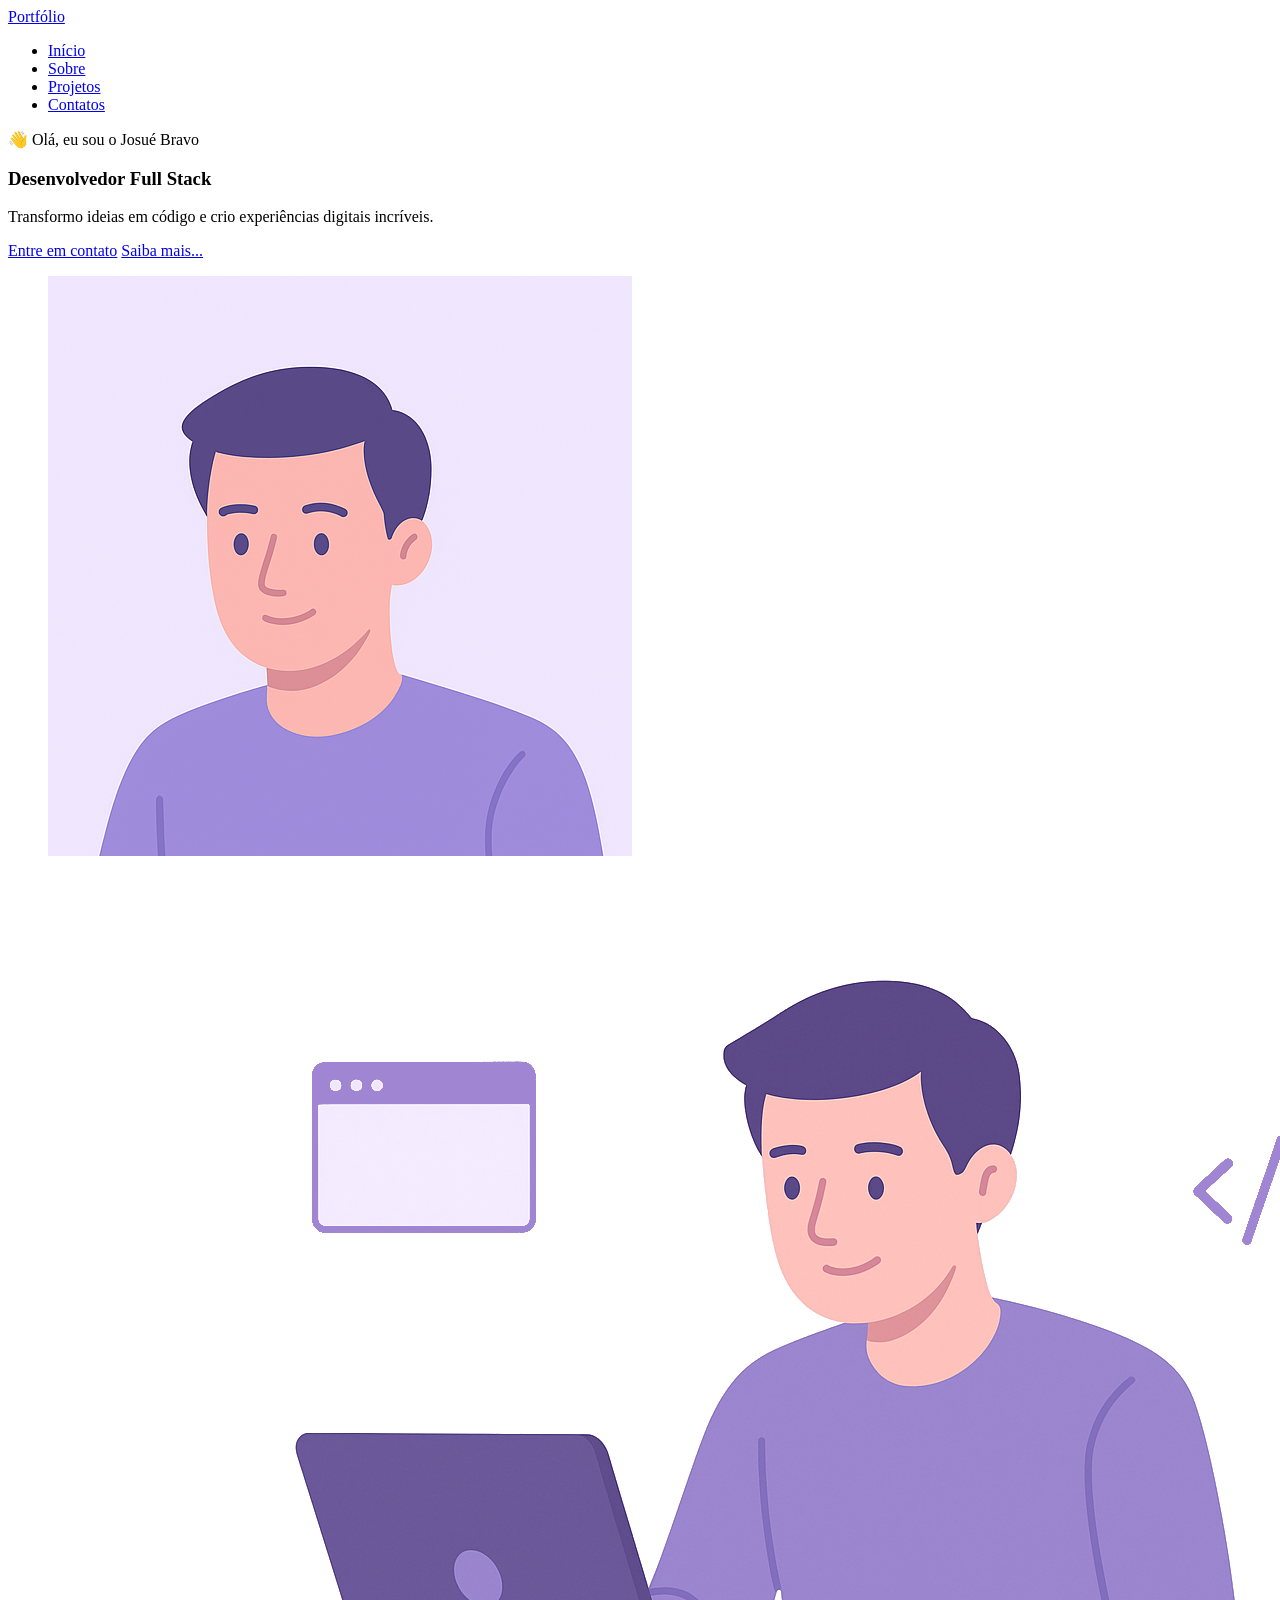
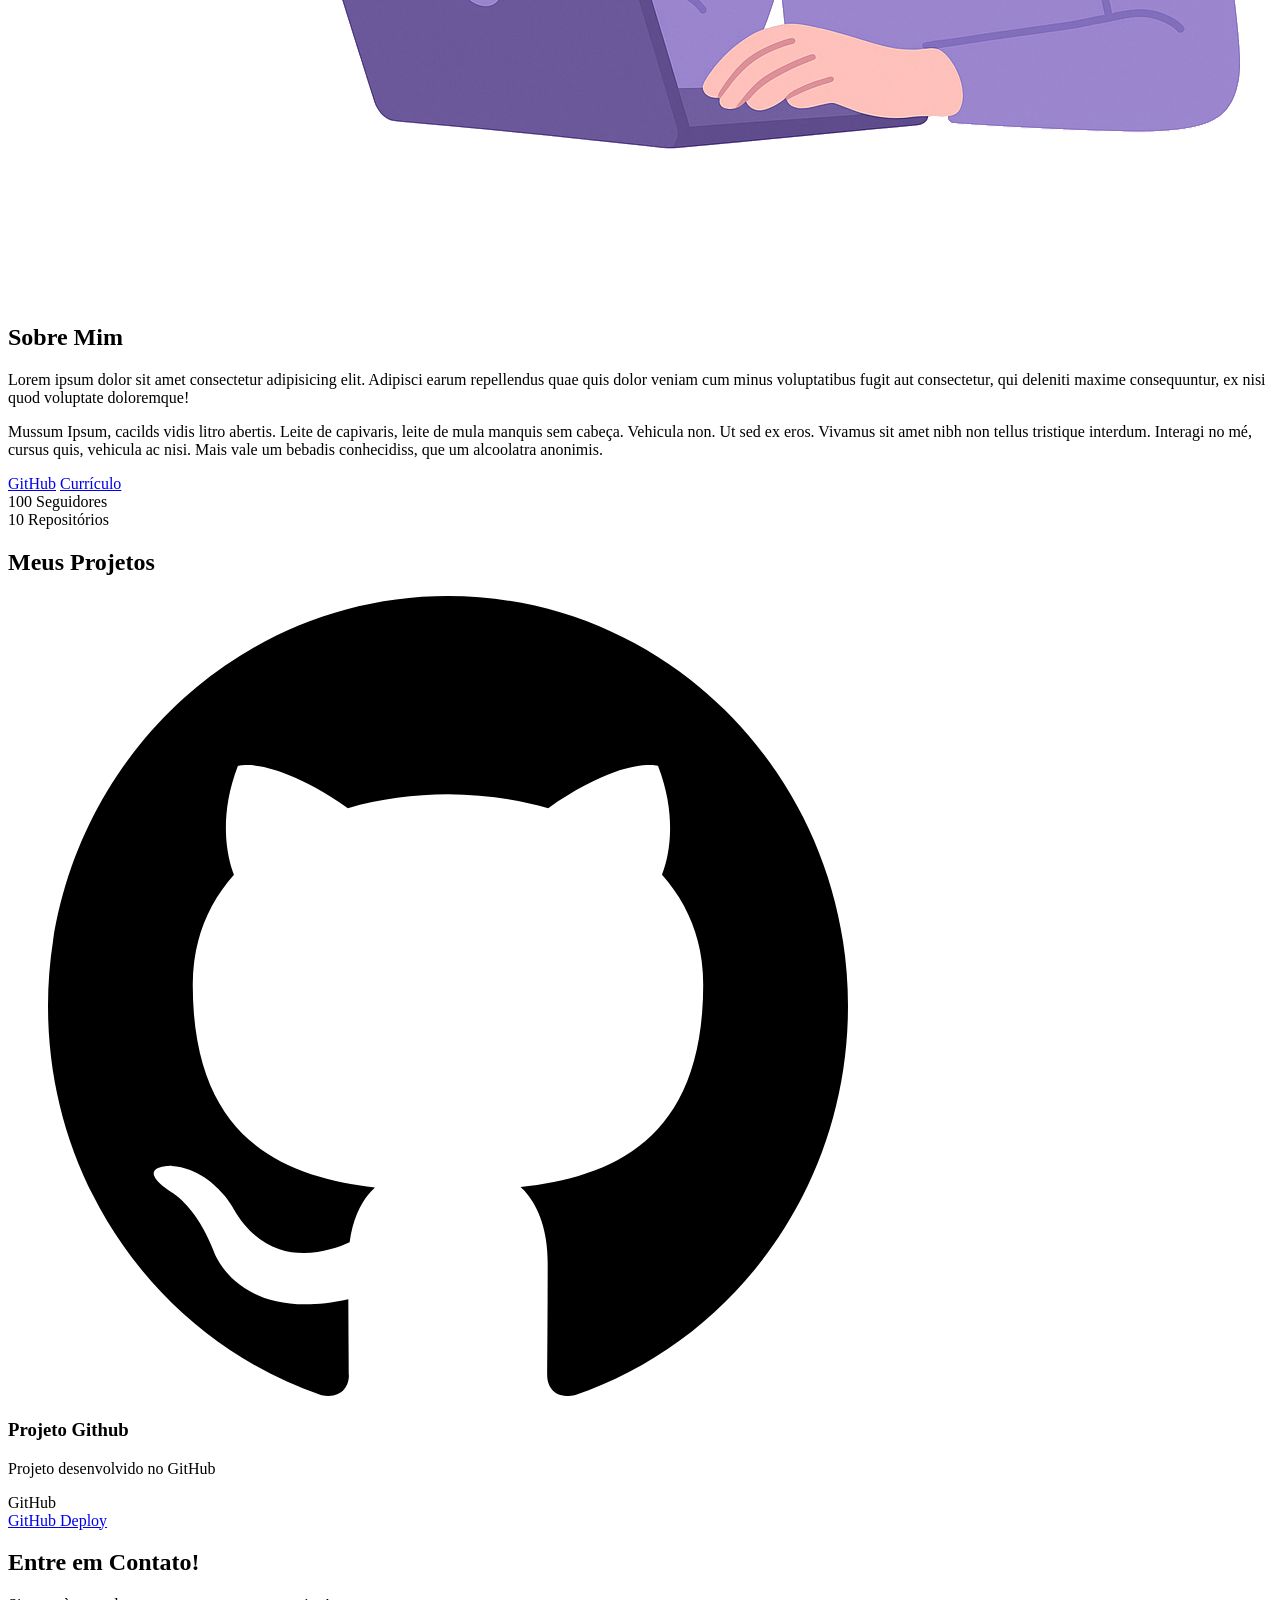
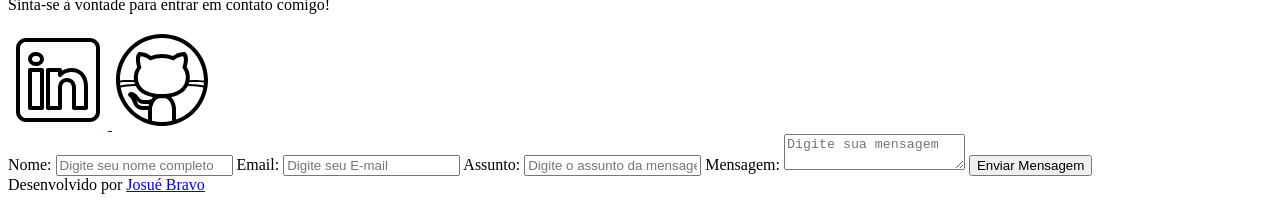
==== index.html @ 0304ecb2 "index e success" ====
<!DOCTYPE html>
<html lang="pt-br">
<head>
    <meta charset="UTF-8">
    <meta name="viewport" content="width=device-width, initial-scale=1.0">
    <meta name="author" content="Josué Bravo">
    <meta name="description" content="Portfólio Pessoal do Josué Bravo, 
                                desenvolvedor Full Stack especializado em criar experiências                 
                                digitais incríveis. Conheça meus projetos e entre em contato.">
    <meta name="robots" content="index, follow">

    <link rel="icon" type="image/svg+xml" href="./assets/img/favicon.svg">
    <title>Portfólio do Josué Bravo</title>
</head>
<body>
    <!-- Cabeçalho da página -->
    <header>
        <!-- título do cabeçalho -->
        <a href="index.html" id="titulo">Portfólio</a>

        <!-- Menu de navegação -->
        <nav>
            <ul class="menu-list">
                <li><a href="#hero">Início</a></li>
                <li><a href="#about">Sobre</a></li>
                <li><a href="#projects">Projetos</a></li>
                <li><a href="#contact">Contatos</a></li>
            </ul>
        </nav>

    </header>

    <!-- Conteúdo principal -->
    <main>
        
        <!-- Seção Hero -->
        <section id="hero" class="section-container hero-container">

            <!-- Boas-vindas -->
            <article class="hero-content">
                <span>👋 Olá, eu sou o Josué Bravo</span>
                <h1>Desenvolvedor Full Stack</h1>
                <p>Transformo ideias em código e crio experiências digitais incríveis.</p>

                <div class="buttons-container">
                    <a href="#contact" class="botao">Entre em contato</a>
                    <a href="#about" class="botao-outline">Saiba mais...</a>
                </div>
            </article>

            <!-- Imagem da Seção Hero -->
            <figure class="hero-image">
                <img src="./assets/img/avatar_dev_man.svg" 
                    alt="Ilustração de um homem, representando o Josué Bravo como um desenvolvedor Full Stack"
                    class="float-animation"
                >

            </figure>
        </section>

        <!-- Seção Sobre -->
        <section id="about" class="section-container about-container">
            
            <!-- Imagem da Seção Sobre -->
            <figure class="about-image">
                <img src="./assets/img/foto_dev_man.svg"
                    alt="Foto do perfil do autor do portfólio"
                >
            </figure>
            <!-- Conteúdo da Seção Sobre -->
            <article class="about-content">
                <h2>Sobre Mim</h2>
                <p>Lorem ipsum dolor sit amet consectetur adipisicing elit. 
                    Adipisci earum repellendus quae quis dolor veniam cum minus 
                    voluptatibus fugit aut consectetur, qui deleniti maxime consequuntur, 
                    ex nisi quod voluptate doloremque!</p>
                <p>Mussum Ipsum, cacilds vidis litro abertis. 
                    Leite de capivaris, leite de mula manquis sem cabeça. 
                    Vehicula non. Ut sed ex eros. Vivamus sit amet nibh non tellus 
                    tristique interdum. Interagi no mé, cursus quis, vehicula ac nisi. 
                    Mais vale um bebadis conhecidiss, que um alcoolatra anonimis.</p>
                <!-- Links (GitHub + Currículo) e Dados do GitHub -->
                <div class="about-buttons-data">
                    <!-- Links -->
                    <div class="buttons-container">
                        <a href="#" target="_blank" class="botao">GitHub</a>
                        <a href="#" target="_blank" class="botao-outline">Currículo</a>
                    </div>

                    <!-- Dados -->
                    <div class="data-container">
                        <div class="data-item">
                            <span class="data-number">100</span>
                            <span class="data-label">Seguidores</span>
                        </div>
                        <div class="data-item">
                            <span class="data-number">10</span>
                            <span class="data-label">Repositórios</span>
                        </div>
                    </div>
                </div>
            </article>
        </section>

        <!-- Seção Projetos -->
        <section id="projects" class="section-container projects-container">

            <h2>Meus Projetos</h2>

            <!-- Swiper Container -->
            <div class="swiper projects-swiper">
                <div class="swiper-wrapper">

                    <div class="swiper-slide">

                        <article class="project-card">

                            <!-- Icone da Tecnologia padrão do projeto -->
                           <figure class="project-image">
                            <img src="./assets/icons/languages/github.svg"
                                 alt="GitHub"
                            >
                           </figure>
                           <!-- Conteúdo do Projeto -->
                           <div class="project-content">

                                <h3>Projeto Github</h3>
                                <p>Projeto desenvolvido no GitHub</p>

                                <!-- Tags do Projeto -->
                                <div class="project-tags">
                                    <span class="tag">GitHub</span>
                                </div>

                                <!-- Links do Projeto -->
                                <div class="project-buttons">
                                    <a href="#" target="_blank" class="botao botao-sm">
                                        GitHub
                                    </a>
                                    <a href="#" target="_blank" class="botao-outline botao-sm">
                                        Deploy
                                    </a>
                                </div>

                           </div>
                           
                        </article>

                    </div>

                </div>
                <!-- Botões de Navegação do Swiper -->
                <div class="swiper-button-next"></div>
                <div class="swiper-button-prev"></div>

                <!-- Paginação do Carousel -->
                <div class="swiper-pagination"></div>
            </div>

        </section>

        <!-- Seção Contatos -->
        <section id="contact" class="section-container contact-container">

            <!-- Redes Sociais -->
            <article class="contact-info">
                
                <h2>Entre em Contato!</h2>
                <p>Sinta-se à vontade para entrar em contato comigo!</p>

                <div>
                    <a href="https://www.linkedin.com/in/josue-bravo" target="_blank" class="social-icon" aria-label="LinkedIn">
                        <img src="./assets/icons/social/linkedin.svg" alt="Link para o LinkedIn do Josué Bravo">
                    </a>
                    <a href="https://github.com/Josue-Bravo" target="_blank" class="social-icon" aria-label="GitHub">
                        <img src="./assets/icons/social/github.svg" alt="Link para o GitHub do Josué Bravo">
                    </a>
                </div>
            </article>

            <!-- Formulário de Contato -->
            <form id="formulario">

                <label for="nome">Nome:</label>
                <input id="nome" name="nome" type="text" placeholder="Digite seu nome completo" required>
                <span id="erro-nome"></span>

                <label for="email">Email:</label>
                <input id="email" type="email" name="email" placeholder="Digite seu E-mail" required>
                <span id="erro-email"></span>

                <label for="assunto">Assunto:</label>
                <input id="assunto" type="text" name="assunto" placeholder="Digite o assunto da mensagem" required>
                <span id="erro-assunto"></span>

                <label for="mensagem">Mensagem:</label>
                <textarea id="mensagem" name="mensagem" placeholder="Digite sua mensagem" required></textarea>

                <button class="botao" type="submit">Enviar Mensagem</button>
            </form>


        </section>
        

    </main>

    <!-- Rodapé da página -->
    <footer>
        Desenvolvido por <a href="https://www.linkedin.com/in/josue-bravo" target="_blank">Josué Bravo</a>
    </footer>
</body>
</html>
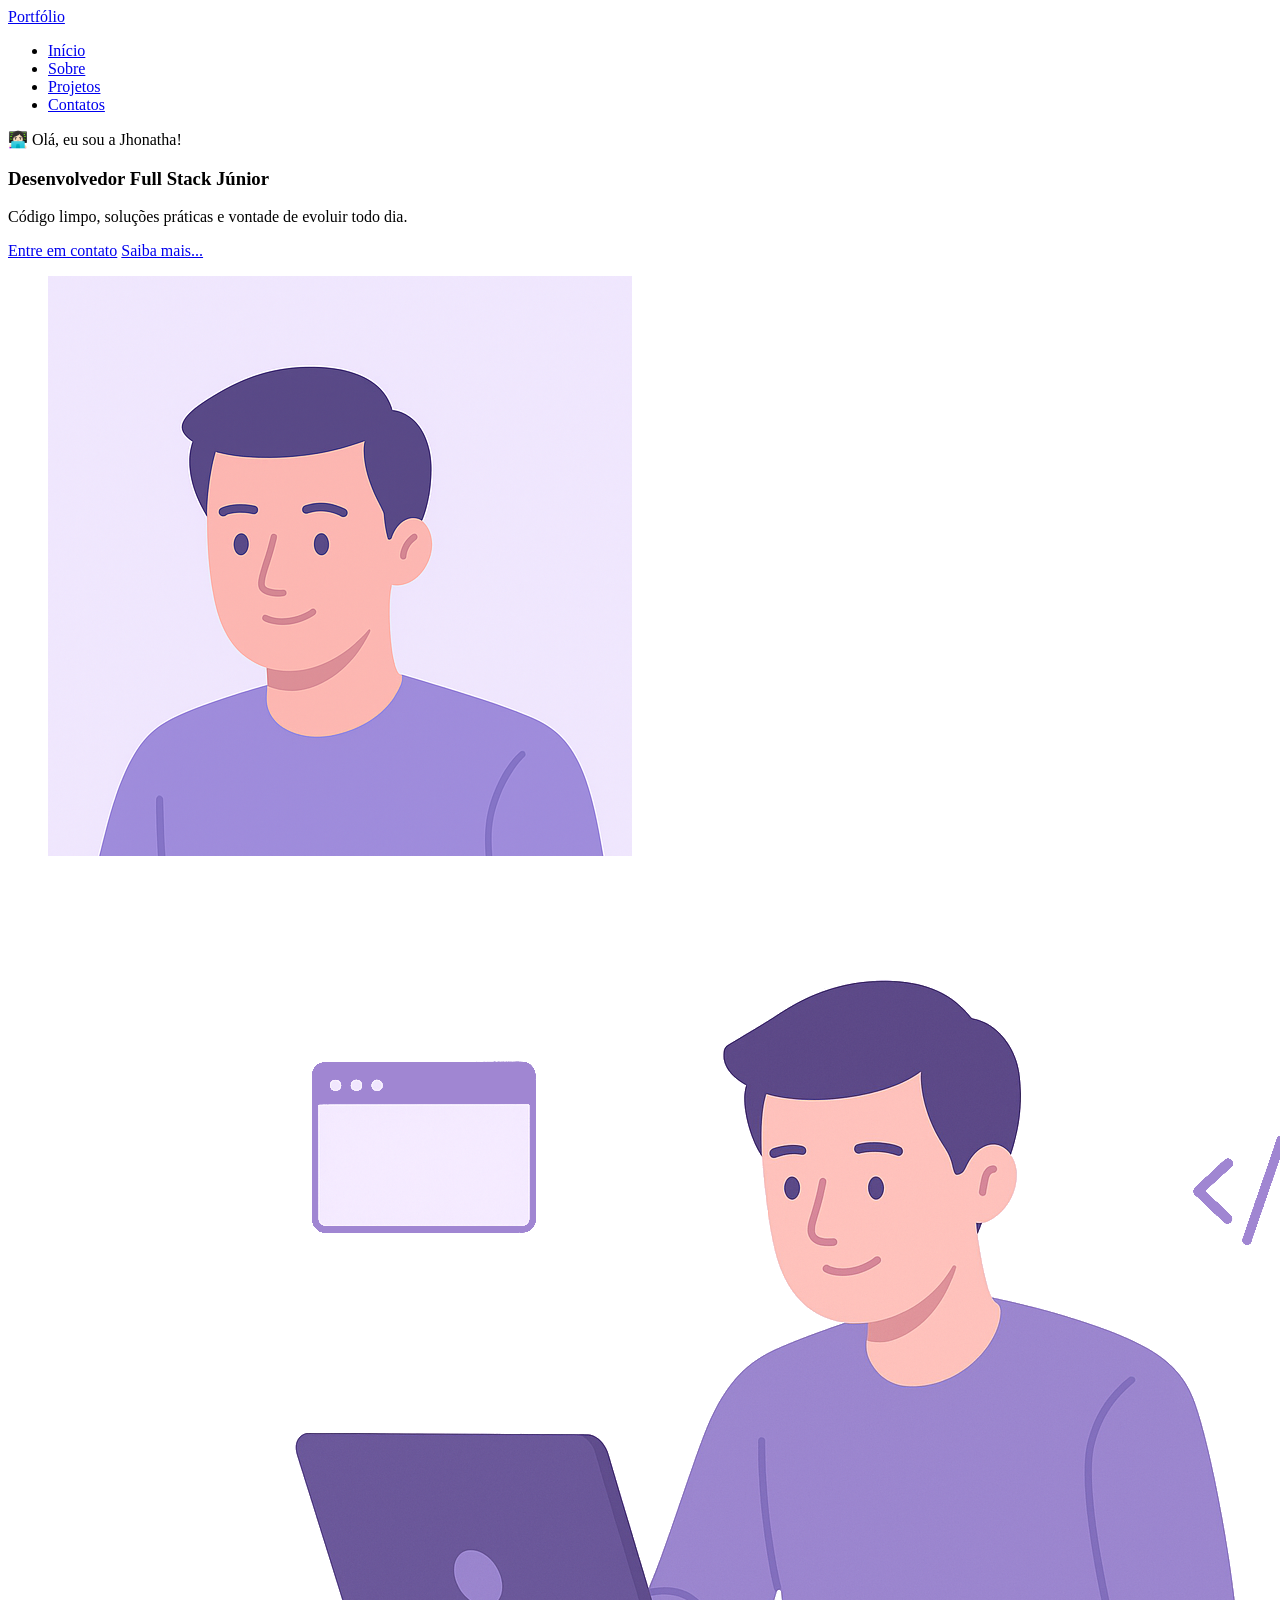
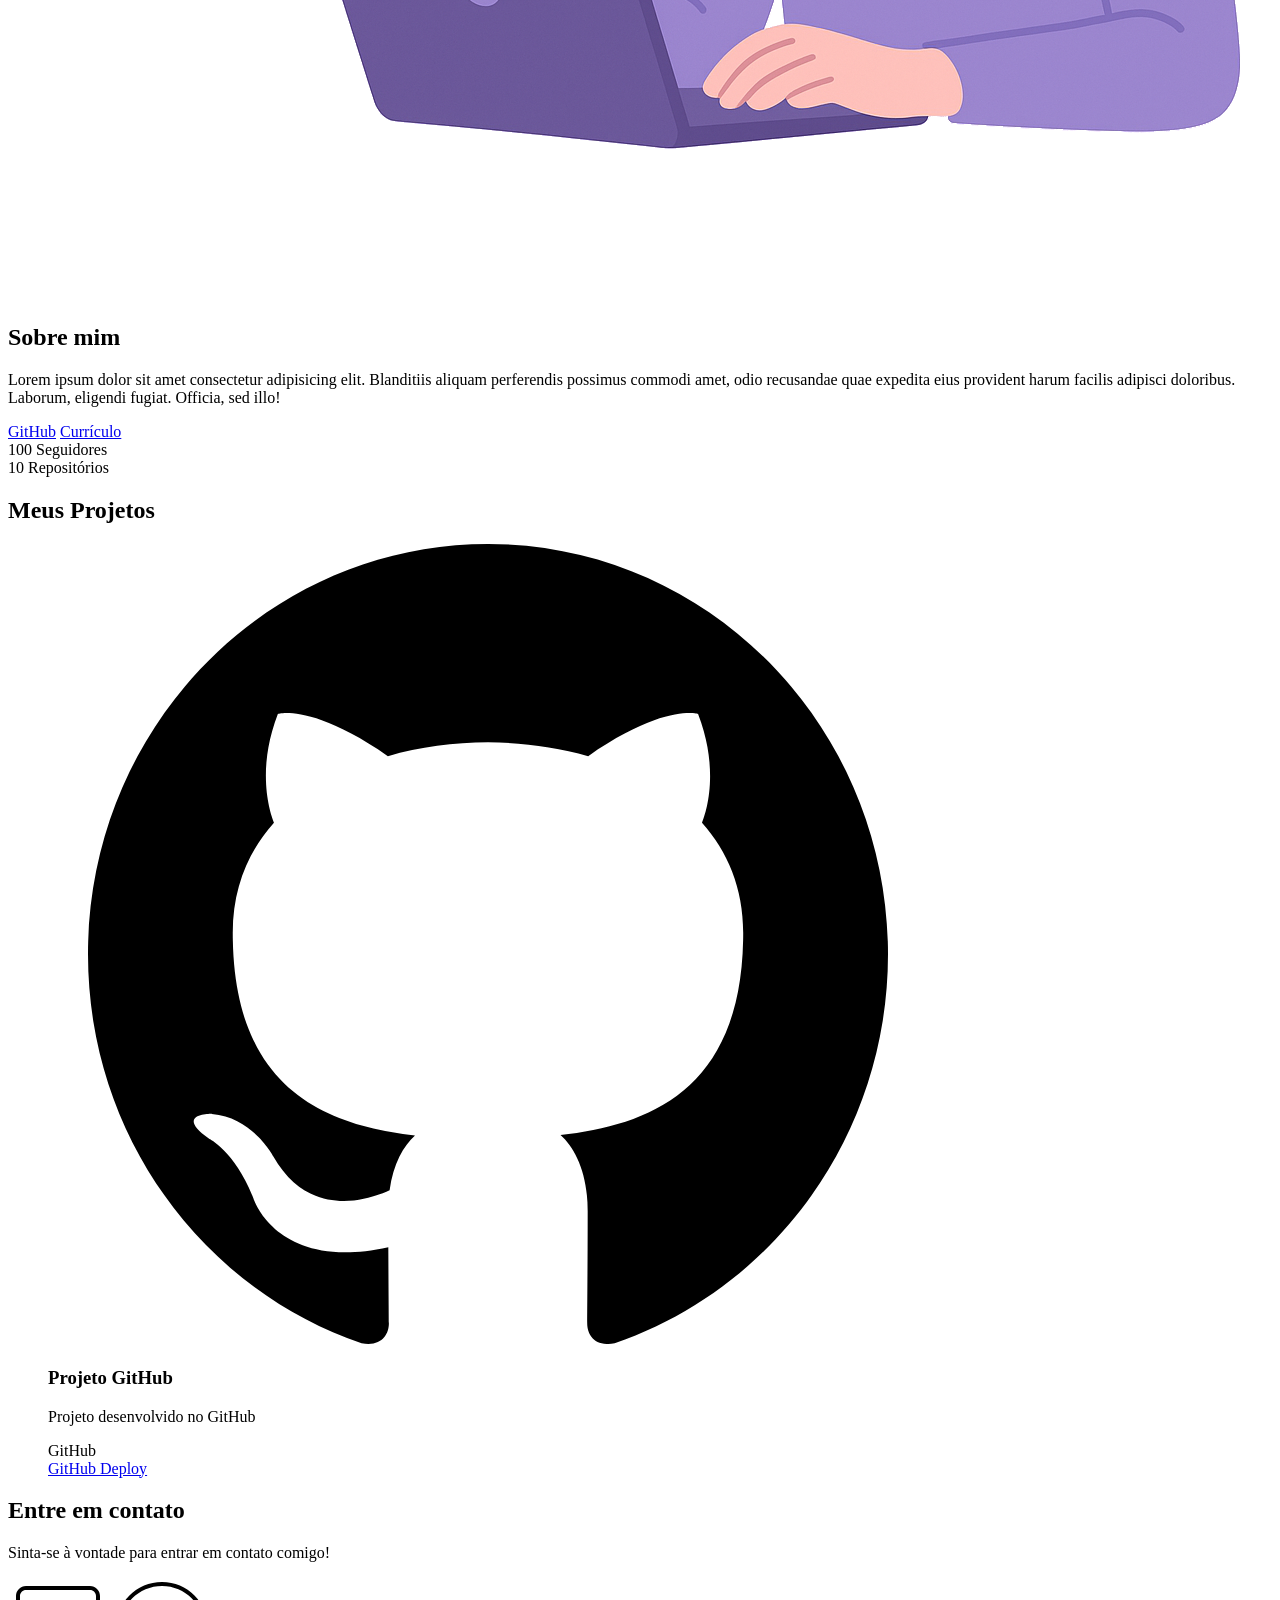
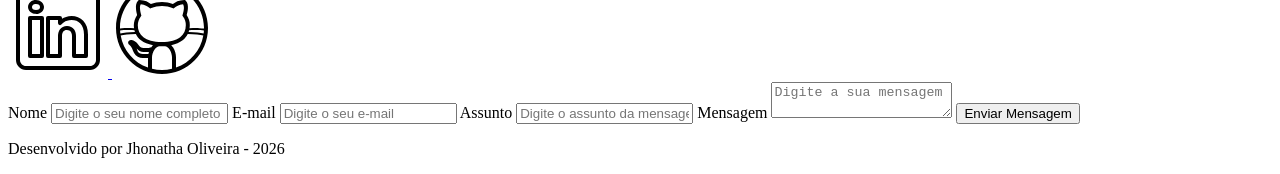
==== commit 92c08025: "atualizacoes index e success" ====
--- a/index.html
+++ b/index.html
@@ -1,46 +1,49 @@
 <!DOCTYPE html>
 <html lang="pt-br">
+
 <head>
     <meta charset="UTF-8">
     <meta name="viewport" content="width=device-width, initial-scale=1.0">
-    <meta name="author" content="Josué Bravo">
-    <meta name="description" content="Portfólio Pessoal do Josué Bravo, 
-                                desenvolvedor Full Stack especializado em criar experiências                 
-                                digitais incríveis. Conheça meus projetos e entre em contato.">
+    <meta name="author" content="Jhonatha Oliveira">
+    <meta name="description" content="Portfólio de Jhonatha Oliveira,
+                    desenvolvedor Full Stack Júnior com foco em Javascript, TypeScript, Node.js.
+                    Conheça meus projetos e entre em contato.">
     <meta name="robots" content="index, follow">
-
     <link rel="icon" type="image/svg+xml" href="./assets/img/favicon.svg">
-    <title>Portfólio do Josué Bravo</title>
+    <title>Portfólio de Jhonatha</title>
 </head>
+
 <body>
+
     <!-- Cabeçalho da página -->
     <header>
-        <!-- título do cabeçalho -->
-        <a href="index.html" id="titulo">Portfólio</a>
-
-        <!-- Menu de navegação -->
-        <nav>
-            <ul class="menu-list">
-                <li><a href="#hero">Início</a></li>
-                <li><a href="#about">Sobre</a></li>
-                <li><a href="#projects">Projetos</a></li>
-                <li><a href="#contact">Contatos</a></li>
-            </ul>
-        </nav>
-
+        <div class="menu-content">
+
+            <!-- Título do Cabeçalho -->
+            <a href="index.html" id="titulo">Portfólio</a>
+
+            <!-- Menu de Navegação -->
+            <nav>
+                <ul class="menu-list">
+                    <li><a href="#hero">Início</a></li>
+                    <li><a href="#about">Sobre</a></li>
+                    <li><a href="#projects">Projetos</a></li>
+                    <li><a href="#contact">Contatos</a></li>
+                </ul>
+            </nav>
+        </div>
     </header>
 
-    <!-- Conteúdo principal -->
+    <!-- Seção Principal da página -->
     <main>
-        
         <!-- Seção Hero -->
         <section id="hero" class="section-container hero-container">
 
-            <!-- Boas-vindas -->
+            <!-- Boas Vindas -->
             <article class="hero-content">
-                <span>👋 Olá, eu sou o Josué Bravo</span>
-                <h1>Desenvolvedor Full Stack</h1>
-                <p>Transformo ideias em código e crio experiências digitais incríveis.</p>
+                <span>👩🏻‍💻 Olá, eu sou a Jhonatha!</span>
+                <h1>Desenvolvedor Full Stack Júnior</h1>
+                <p>Código limpo, soluções práticas e vontade de evoluir todo dia.</p>
 
                 <div class="buttons-container">
                     <a href="#contact" class="botao">Entre em contato</a>
@@ -50,35 +53,27 @@
 
             <!-- Imagem da Seção Hero -->
             <figure class="hero-image">
-                <img src="./assets/img/avatar_dev_man.svg" 
-                    alt="Ilustração de um homem, representando o Josué Bravo como um desenvolvedor Full Stack"
-                    class="float-animation"
-                >
-
+                <img src="./assets/img/avatar_dev_man.svg" alt="Foto do autor do site" class="float-animation">
             </figure>
         </section>
 
-        <!-- Seção Sobre -->
+        <!-- Seção About -->
         <section id="about" class="section-container about-container">
-            
-            <!-- Imagem da Seção Sobre -->
+
+            <!-- Imagem da Seção About -->
             <figure class="about-image">
-                <img src="./assets/img/foto_dev_man.svg"
-                    alt="Foto do perfil do autor do portfólio"
-                >
+                <img src="./assets/img/foto_dev_man.svg" alt="Foto do perfil do autor do site">
             </figure>
-            <!-- Conteúdo da Seção Sobre -->
+
+            <!-- Conteúdo da Seção About -->
             <article class="about-content">
-                <h2>Sobre Mim</h2>
-                <p>Lorem ipsum dolor sit amet consectetur adipisicing elit. 
-                    Adipisci earum repellendus quae quis dolor veniam cum minus 
-                    voluptatibus fugit aut consectetur, qui deleniti maxime consequuntur, 
-                    ex nisi quod voluptate doloremque!</p>
-                <p>Mussum Ipsum, cacilds vidis litro abertis. 
-                    Leite de capivaris, leite de mula manquis sem cabeça. 
-                    Vehicula non. Ut sed ex eros. Vivamus sit amet nibh non tellus 
-                    tristique interdum. Interagi no mé, cursus quis, vehicula ac nisi. 
-                    Mais vale um bebadis conhecidiss, que um alcoolatra anonimis.</p>
+                <h2>Sobre mim</h2>
+                <p>Lorem ipsum dolor sit amet consectetur adipisicing elit.
+                    Blanditiis aliquam perferendis possimus commodi amet,
+                    odio recusandae quae expedita eius provident harum facilis
+                    adipisci doloribus. Laborum, eligendi fugiat.
+                    Officia, sed illo!</p>
+
                 <!-- Links (GitHub + Currículo) e Dados do GitHub -->
                 <div class="about-buttons-data">
                     <!-- Links -->
@@ -89,42 +84,40 @@
 
                     <!-- Dados -->
                     <div class="data-container">
+                        <!-- Seguidores -->
                         <div class="data-item">
                             <span class="data-number">100</span>
                             <span class="data-label">Seguidores</span>
                         </div>
+                        <!-- Repositórios Públicos -->
                         <div class="data-item">
                             <span class="data-number">10</span>
                             <span class="data-label">Repositórios</span>
                         </div>
                     </div>
+
                 </div>
             </article>
         </section>
 
-        <!-- Seção Projetos -->
+        <!-- Seção Projects -->
         <section id="projects" class="section-container projects-container">
-
             <h2>Meus Projetos</h2>
 
             <!-- Swiper Container -->
             <div class="swiper projects-swiper">
                 <div class="swiper-wrapper">
-
-                    <div class="swiper-slide">
-
+                    <figure class="swiper-slide">
                         <article class="project-card">
 
-                            <!-- Icone da Tecnologia padrão do projeto -->
-                           <figure class="project-image">
-                            <img src="./assets/icons/languages/github.svg"
-                                 alt="GitHub"
-                            >
-                           </figure>
-                           <!-- Conteúdo do Projeto -->
-                           <div class="project-content">
-
-                                <h3>Projeto Github</h3>
+                            <!-- Ícone da Tecnologia padrão do projeto -->
+                            <figure class="project-image">
+                                <img src="./assets/icons/languages/github.svg" alt="Ícone do GitHub">
+                            </figure>
+
+                            <!-- Conteúdo do Projeto -->
+                            <div class="project-content">
+                                <h3>Projeto GitHub</h3>
                                 <p>Projeto desenvolvido no GitHub</p>
 
                                 <!-- Tags do Projeto -->
@@ -133,6 +126,7 @@
                                 </div>
 
                                 <!-- Links do Projeto -->
+
                                 <div class="project-buttons">
                                     <a href="#" target="_blank" class="botao botao-sm">
                                         GitHub
@@ -142,72 +136,75 @@
                                     </a>
                                 </div>
 
-                           </div>
-                           
+                            </div>
+
                         </article>
-
-                    </div>
-
-                </div>
-                <!-- Botões de Navegação do Swiper -->
+                    </figure>
+                </div>
+                <!-- Botões de Navegação -->
                 <div class="swiper-button-next"></div>
                 <div class="swiper-button-prev"></div>
 
-                <!-- Paginação do Carousel -->
+                <!-- Paginação -->
                 <div class="swiper-pagination"></div>
+
             </div>
-
-        </section>
-
-        <!-- Seção Contatos -->
+        </section>
+
+        <!-- Seção Contact -->
         <section id="contact" class="section-container contact-container">
 
             <!-- Redes Sociais -->
             <article class="contact-info">
-                
-                <h2>Entre em Contato!</h2>
+                <h2>Entre em contato</h2>
                 <p>Sinta-se à vontade para entrar em contato comigo!</p>
 
-                <div>
-                    <a href="https://www.linkedin.com/in/josue-bravo" target="_blank" class="social-icon" aria-label="LinkedIn">
-                        <img src="./assets/icons/social/linkedin.svg" alt="Link para o LinkedIn do Josué Bravo">
+                <!-- Links para as Redes Sociais -->
+                <div class="social-container">
+                    <a href="https://www.linkedin.com/in/jhonatha-oliveira/" target="_blank" class="social-icon"
+                        aria-label="LinkedIn">
+                        <img src="./assets/icons/social/linkedin.svg" alt="Link para o LinkedIn">
                     </a>
-                    <a href="https://github.com/Josue-Bravo" target="_blank" class="social-icon" aria-label="GitHub">
-                        <img src="./assets/icons/social/github.svg" alt="Link para o GitHub do Josué Bravo">
+
+                    <a href="https://github.com/Bfr-Jhon/" target="_blank" class="social-icon" aria-label="GitHub">
+                        <img src="./assets/icons/social/github.svg" alt="Link para o GitHub">
                     </a>
+
+                  
                 </div>
             </article>
 
             <!-- Formulário de Contato -->
             <form id="formulario">
-
-                <label for="nome">Nome:</label>
-                <input id="nome" name="nome" type="text" placeholder="Digite seu nome completo" required>
+                <label for="nome">Nome</label>
+                <input id="nome" name="nome" type="text" placeholder="Digite o seu nome completo">
                 <span id="erro-nome"></span>
 
-                <label for="email">Email:</label>
-                <input id="email" type="email" name="email" placeholder="Digite seu E-mail" required>
+                <label for="email">E-mail</label>
+                <input id="email" name="email" type="email" placeholder="Digite o seu e-mail">
                 <span id="erro-email"></span>
 
-                <label for="assunto">Assunto:</label>
-                <input id="assunto" type="text" name="assunto" placeholder="Digite o assunto da mensagem" required>
+                <label for="assunto">Assunto</label>
+                <input id="assunto" name="assunto" type="text" placeholder="Digite o assunto da mensagem">
                 <span id="erro-assunto"></span>
 
-                <label for="mensagem">Mensagem:</label>
-                <textarea id="mensagem" name="mensagem" placeholder="Digite sua mensagem" required></textarea>
+                <label for="mensagem">Mensagem</label>
+                <textarea id="mensagem" name="mensagem" placeholder="Digite a sua mensagem"></textarea>
+                <span id="erro-mensagem"></span>
 
                 <button class="botao" type="submit">Enviar Mensagem</button>
+
             </form>
 
-
-        </section>
-        
+        </section>
+
 
     </main>
 
     <!-- Rodapé da página -->
     <footer>
-        Desenvolvido por <a href="https://www.linkedin.com/in/josue-bravo" target="_blank">Josué Bravo</a>
+        <p>Desenvolvido por Jhonatha Oliveira - 2026</p>
     </footer>
 </body>
+
 </html>
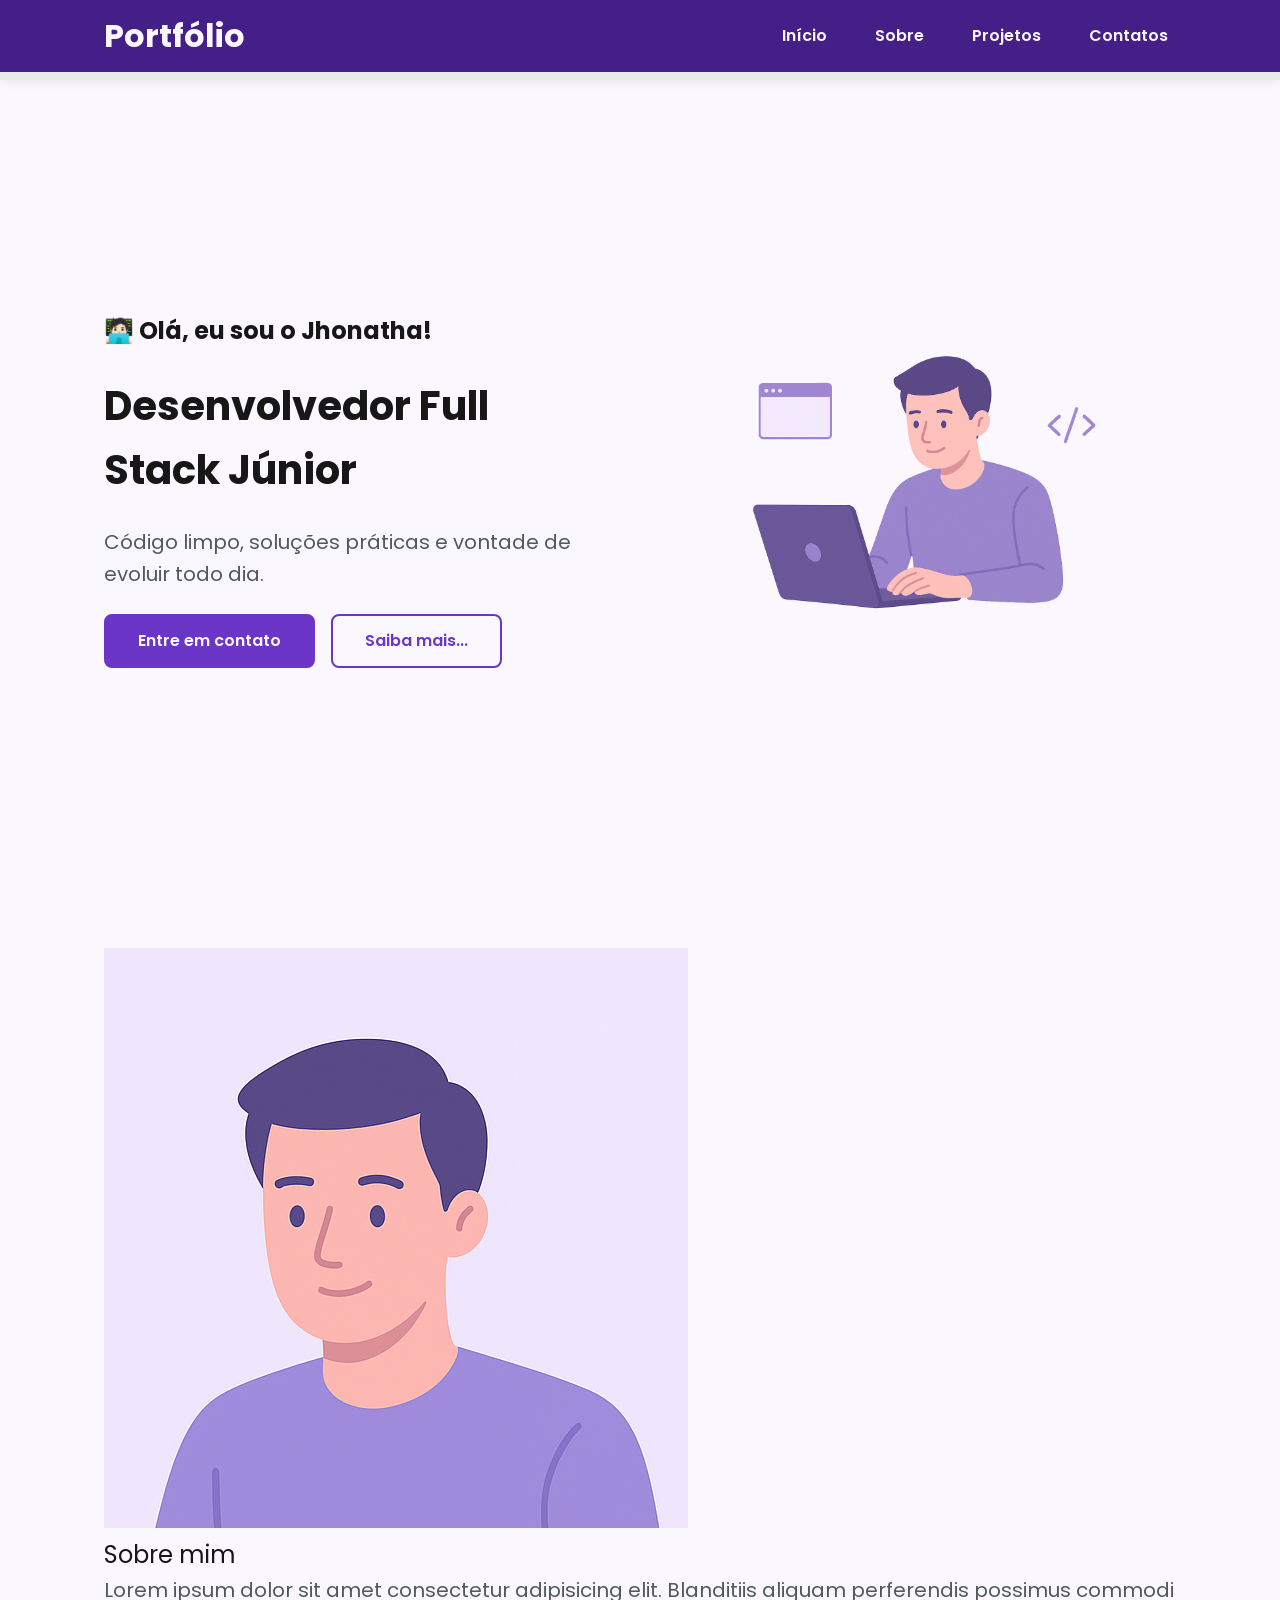
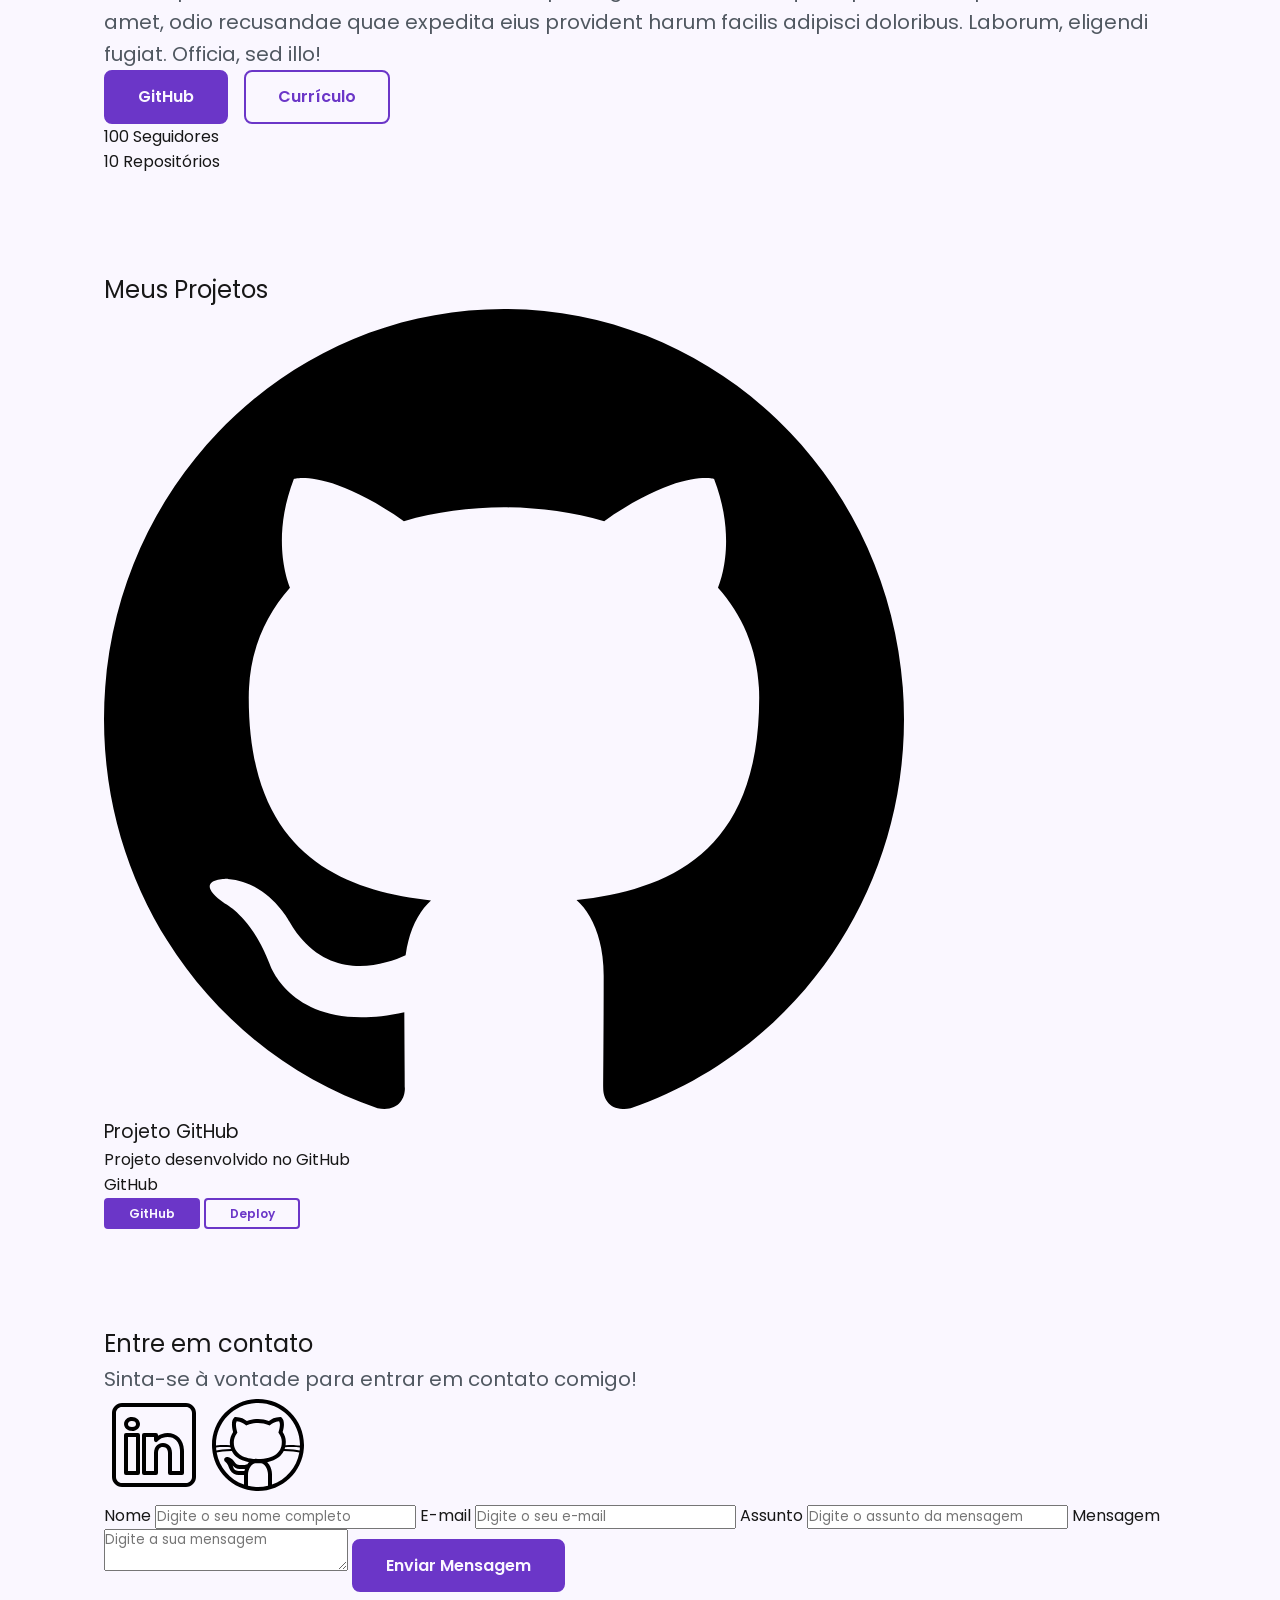
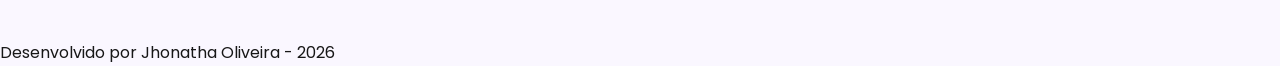
==== commit 8d9ccc75: "style css" ====
--- a/index.html
+++ b/index.html
@@ -2,15 +2,27 @@
 <html lang="pt-br">
 
 <head>
+
+    <!-- Fontes do Google -->
+    <link rel="preconnect" href="https://fonts.googleapis.com">
+    <link rel="preconnect" href="https://fonts.gstatic.com" crossorigin>
+
+    <!-- Fonte do Google - Poppins -->
+    <link href="https://fonts.googleapis.com/css2?family=Poppins&display=swap" rel="stylesheet">
+
     <meta charset="UTF-8">
     <meta name="viewport" content="width=device-width, initial-scale=1.0">
     <meta name="author" content="Jhonatha Oliveira">
     <meta name="description" content="Portfólio de Jhonatha Oliveira,
-                    desenvolvedor Full Stack Júnior com foco em Javascript, TypeScript, Node.js.
+                    desenvolvedor Full Stack Júnior com foco em Javascript, TypeScript, Node.js
                     Conheça meus projetos e entre em contato.">
     <meta name="robots" content="index, follow">
     <link rel="icon" type="image/svg+xml" href="./assets/img/favicon.svg">
-    <title>Portfólio de Jhonatha</title>
+
+    <!-- CSS principal da página -->
+    <link rel="stylesheet" href="./assets/css/style.css">
+
+    <title>Portfólio do Jhonatha</title>
 </head>
 
 <body>
@@ -41,7 +53,7 @@
 
             <!-- Boas Vindas -->
             <article class="hero-content">
-                <span>👩🏻‍💻 Olá, eu sou a Jhonatha!</span>
+                <span>🧑🏻‍💻 Olá, eu sou o Jhonatha!</span>
                 <h1>Desenvolvedor Full Stack Júnior</h1>
                 <p>Código limpo, soluções práticas e vontade de evoluir todo dia.</p>
 
@@ -53,7 +65,7 @@
 
             <!-- Imagem da Seção Hero -->
             <figure class="hero-image">
-                <img src="./assets/img/avatar_dev_man.svg" alt="Foto do autor do site" class="float-animation">
+                <img src="./assets/img/foto_dev_man.svg" alt="Foto do autor do site" class="float-animation">
             </figure>
         </section>
 
@@ -62,7 +74,7 @@
 
             <!-- Imagem da Seção About -->
             <figure class="about-image">
-                <img src="./assets/img/foto_dev_man.svg" alt="Foto do perfil do autor do site">
+                <img src="./assets/img/avatar_dev_man.svg" alt="Foto do perfil do autor do site">
             </figure>
 
             <!-- Conteúdo da Seção About -->
@@ -170,7 +182,7 @@
                         <img src="./assets/icons/social/github.svg" alt="Link para o GitHub">
                     </a>
 
-                  
+
                 </div>
             </article>
 
--- a/assets/css/style.css
+++ b/assets/css/style.css
@@ -0,0 +1,258 @@
+* {
+    margin: 0;
+    padding: 0;
+    box-sizing: border-box;
+    font-family: 'Poppins', sans-serif;
+    font-weight: 400;
+    text-decoration: none;
+    outline: none;
+    
+}
+
+:root {
+    /* Paleta de Cores - Purple */
+    --purple-50: #f4eaff;
+    --purple-100: #e9dcfa;
+    --purple-200: #cdb3f0;
+    --purple-300: #b186e5;
+    --purple-400: #9460db;
+    --purple-500: #6b36c8;
+    --purple-600: #5b2ca0;
+    --purple-700: #4c2177;
+    --purple-800: #441f88;
+    --purple-900: #2a0e4d;
+    --purple-950: #1a0730;
+ 
+    /* Cores Neutras */
+    --gray-200: #e8e8e8;
+    --gray-400: #505861;
+    --black: #171717;
+    --white: #FAF7FF;
+ 
+    /* Cores de Estado */
+    --error: #e63946;
+ 
+    /* Sombras */
+    --shadow-sm: 0 0.25rem 0.5rem rgba(0, 0, 0, 0.05);
+    --shadow-md: 0 0.25rem 0.75rem rgba(107, 54, 200, 0.3);
+    --shadow-lg: 0 0.5rem 1.5rem rgba(107, 54, 200, 0.2);
+ 
+    /* Espaçamentos */
+    --spacing-xs: 0.5rem;
+    --spacing-sm: 1rem;
+    --spacing-md: 1.5rem;
+    --spacing-lg: 2rem;
+    --spacing-xl: 3rem;
+    --spacing-2xl: 4rem;
+ 
+    /* Tamanhos de Fonte */
+    --text-sm: 0.75rem;
+    --text-base: 1rem;
+    --text-lg: 1.25rem;
+    --text-xl: 1.5rem;
+    --text-2xl: 2rem;
+    --text-3xl: 2.5rem;
+ 
+    /* Border Radius */
+    --radius-sm: 0.25rem;
+    --radius-md: 0.5rem;
+    --radius-lg: 1rem;
+    --radius-xl: 2rem;
+    --radius-full: 50%;
+ 
+    /* Animação Padrão */
+    --transition-default: all 0.3s ease;
+}
+
+/* Configurações Básicas */
+
+html {
+    scroll-behavior: smooth;
+}
+
+body {
+    display: flex;
+    flex-direction: column;
+    min-height: 100vh;
+    background-color: var(--white);
+    line-height: 1.6;
+    color: var(--black);
+}
+
+main {
+    flex: 1;
+}
+
+/* Seções - Base Comum */
+
+.section-container {
+    max-width: 70rem;
+    margin: 0 auto;
+    padding: var(--spacing-xl) var(--spacing-md);
+    scroll-margin-top: 6rem;    
+}
+
+.buttons-container {
+    display: flex;
+    gap: var(--spacing-sm)
+}
+
+.botao,
+.botao-outline {
+    display: inline-block;
+    padding: 0.75rem 2rem;
+    border: 0.15rem solid transparent;
+    border-radius: var(--radius-md);
+    font-size: var(--text-base);
+    font-weight: 600;
+    text-align: center;
+    cursor: pointer;
+    transition: var(--transition-default);
+}
+
+.botao {
+    border-color: var(--purple-500);
+    background-color: var(--purple-500);
+    color: var(--white);
+}
+
+.botao:hover {
+    border-color: var(--purple-800);
+    background-color: var(--purple-800);
+    box-shadow: var(--shadow-md);
+    transform: translateY(-0.15rem);
+}
+
+.botao-outline {
+    border-color: var(--purple-500);
+    background-color: transparent;
+    color: var(--purple-500);
+}
+
+.botao-outline:hover {
+    border-color: var(--purple-500);
+    background-color: var(--purple-500);
+    color: var(--white);
+    transform: translateY(-0.15rem);
+}
+
+/* Botões pequenos - Card Projetos */
+.botao.botao-sm,
+.botao-outline.botao-sm {
+    min-width: 6rem;
+    padding: 0.25rem var(--spacing-sm);
+    border-width: 0.125rem;
+    border-radius: 0.25rem;
+    font-size: var(--text-sm);
+}
+
+/* Seção Header - Cabeçalho e Menu */
+header {
+    position: sticky;
+    top: 0;
+    z-index: 1000;
+    width: 100%;
+    height: 5rem;
+    border-bottom: var(--spacing-xs) solid var(--gray-200);
+    box-shadow: var(--shadow-sm);
+    background-color: var(--purple-800);
+}
+
+header a {
+    font-weight: 600;
+    color: var(--white);
+    transition: color 0.3s ease;
+}
+
+header a:hover {    
+    color: var(--purple-100);    
+}
+
+#titulo {
+    font-size: var(--text-2xl);
+    font-weight: 700;
+}
+
+.menu-content {
+    display: flex;
+    justify-content: space-between;
+    align-items: center;
+    max-width: 70rem;
+    height: 100%;
+    margin: 0 auto;
+    padding: 0 var(--spacing-md);
+
+}
+
+.menu-list {
+    display: flex;
+    gap: var(--spacing-lg);
+    list-style: none;
+}
+
+.menu-list a {
+    padding: var(--spacing-xs);
+}
+
+/* Seção Hero */
+
+.hero-container {
+    display: flex;
+    align-items: center;
+    gap: var(--spacing-2xl);
+    min-height: calc(100vh - 5rem);
+}
+
+.hero-content {
+    display: flex;
+    flex: 1;
+    flex-direction: column;
+    gap: var(--spacing-md);    
+}
+
+.hero-content span {
+    font-size: var(--text-xl);
+    font-weight: 700;    
+}
+
+.hero-content h1 {
+    font-size: var(--text-3xl);
+    font-weight: 700;    
+}
+
+.hero-content p,
+.about-content p,
+.contact-info p {
+    font-size: var(--text-lg);
+    color: var(--gray-400);
+}
+
+.hero-image {
+    display: flex;
+    flex: 1;
+    justify-content: center;    
+}
+
+.hero-image img {
+    width: 100%;
+    max-width: 100%;
+    border-radius: var(--radius-xl);
+}
+
+/* Animação Flutuante */
+@keyframes float {
+
+    0%,
+    100% {
+        transform: translateY(0);
+    }
+
+    50% {
+        transform: translateY(-1.25rem);
+    }
+}
+
+/* Usa Animação */
+.float-animation {
+    animation: float 3s ease-in-out infinite;
+}
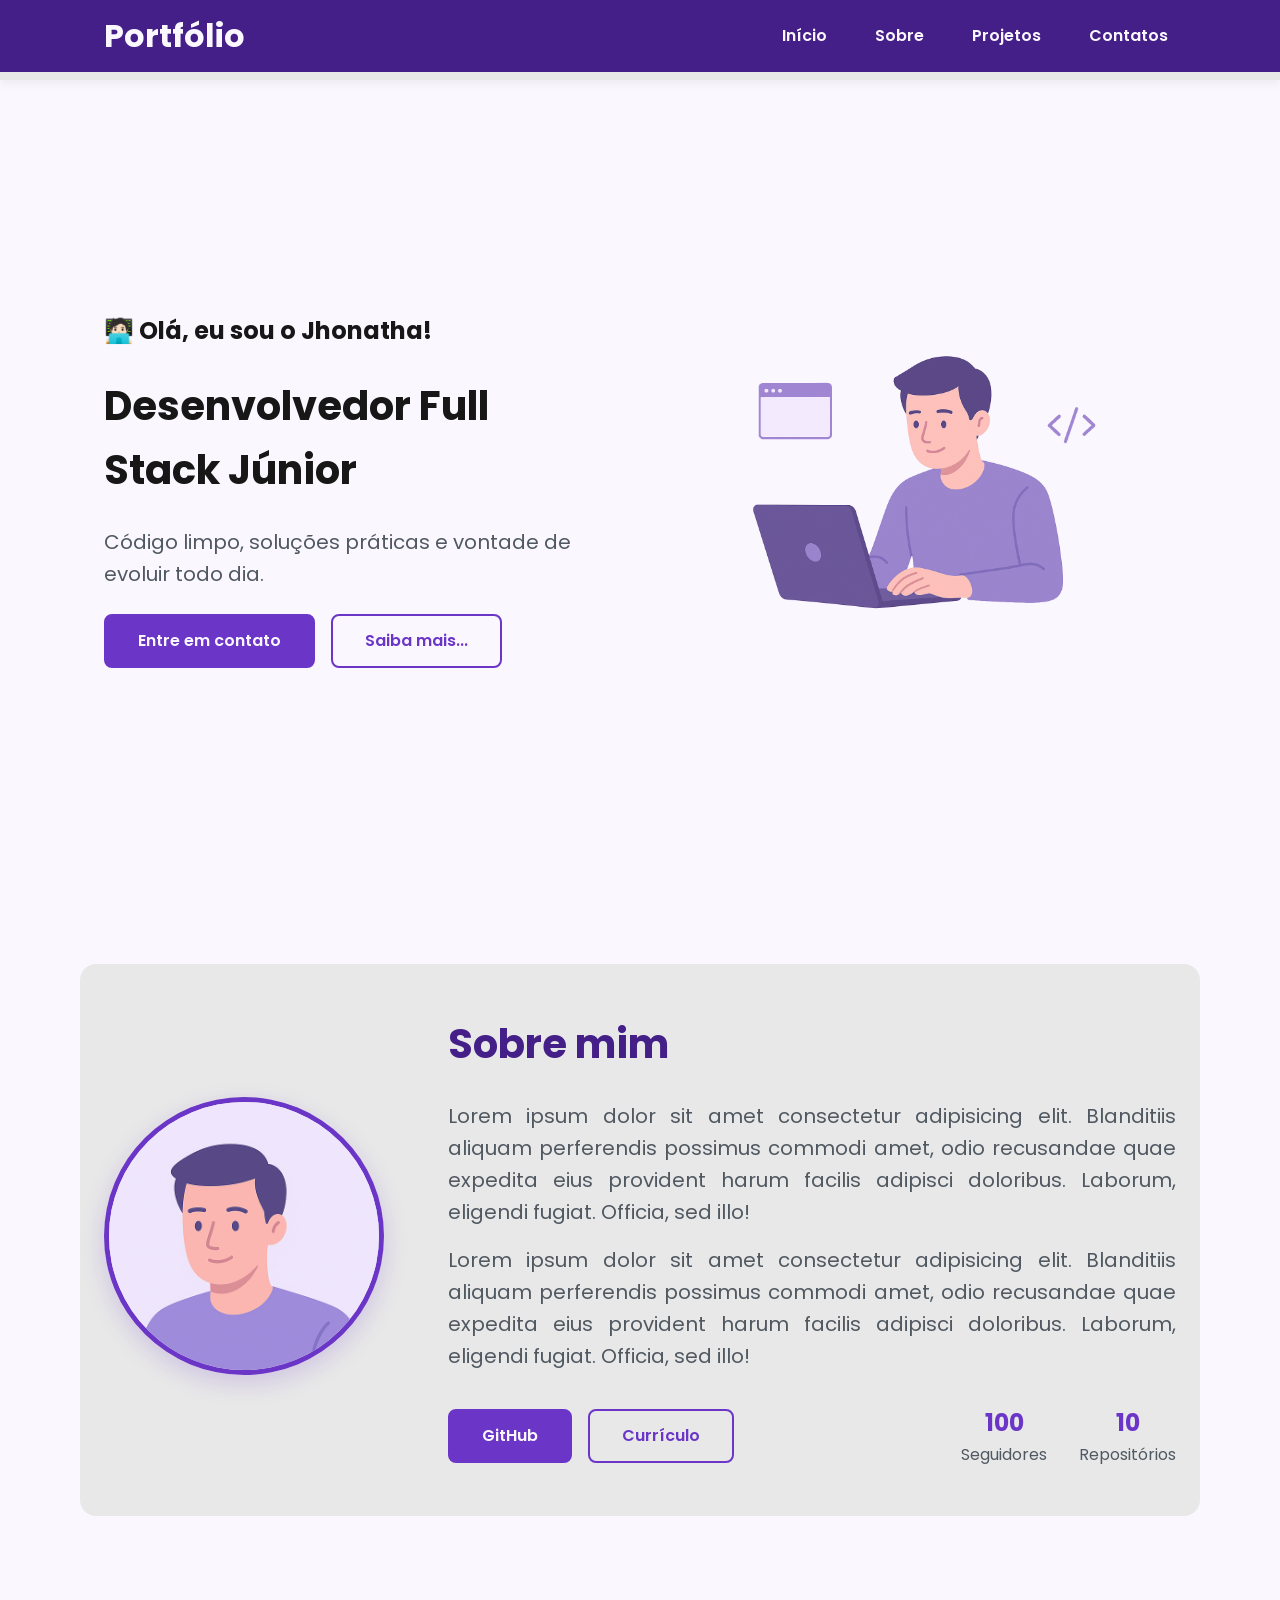
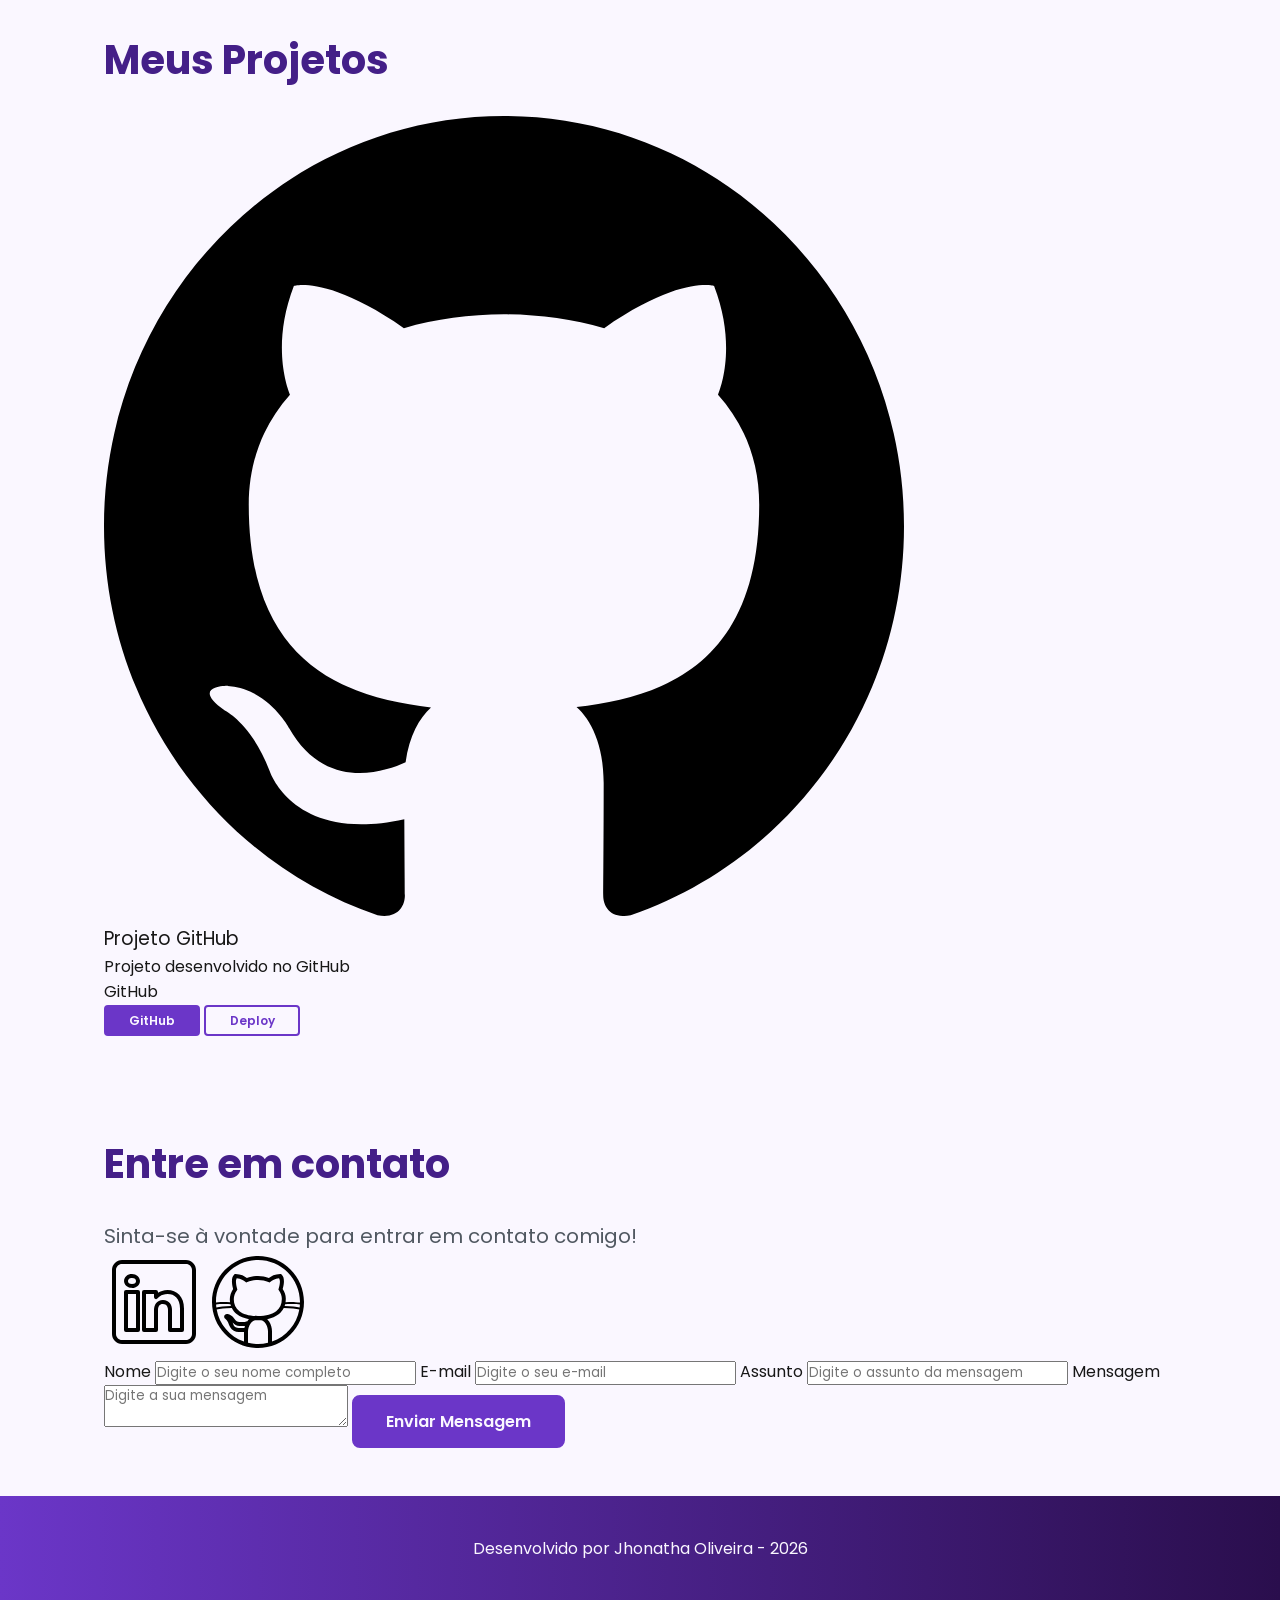
==== commit dd12bf6b: "inicio estilizacao" ====
--- a/index.html
+++ b/index.html
@@ -85,6 +85,11 @@
                     odio recusandae quae expedita eius provident harum facilis
                     adipisci doloribus. Laborum, eligendi fugiat.
                     Officia, sed illo!</p>
+                <p>Lorem ipsum dolor sit amet consectetur adipisicing elit.
+                Blanditiis aliquam perferendis possimus commodi amet,
+                odio recusandae quae expedita eius provident harum facilis
+                adipisci doloribus. Laborum, eligendi fugiat.
+                Officia, sed illo!</p>
 
                 <!-- Links (GitHub + Currículo) e Dados do GitHub -->
                 <div class="about-buttons-data">
--- a/assets/css/style.css
+++ b/assets/css/style.css
@@ -1,14 +1,14 @@
 * {
-    margin: 0;
-    padding: 0;
-    box-sizing: border-box;
-    font-family: 'Poppins', sans-serif;
-    font-weight: 400;
-    text-decoration: none;
-    outline: none;
-    
-}
-
+  margin: 0;
+  padding: 0;
+  box-sizing: border-box;
+  font-family: 'Poppins', sans-serif;
+  font-weight: 400;
+  text-decoration: none;
+  outline: none;
+}    
+
+/* Variáveis */
 :root {
     /* Paleta de Cores - Purple */
     --purple-50: #f4eaff;
@@ -22,21 +22,21 @@
     --purple-800: #441f88;
     --purple-900: #2a0e4d;
     --purple-950: #1a0730;
- 
+
     /* Cores Neutras */
     --gray-200: #e8e8e8;
     --gray-400: #505861;
     --black: #171717;
     --white: #FAF7FF;
- 
+
     /* Cores de Estado */
     --error: #e63946;
- 
+
     /* Sombras */
     --shadow-sm: 0 0.25rem 0.5rem rgba(0, 0, 0, 0.05);
     --shadow-md: 0 0.25rem 0.75rem rgba(107, 54, 200, 0.3);
     --shadow-lg: 0 0.5rem 1.5rem rgba(107, 54, 200, 0.2);
- 
+
     /* Espaçamentos */
     --spacing-xs: 0.5rem;
     --spacing-sm: 1rem;
@@ -44,7 +44,7 @@
     --spacing-lg: 2rem;
     --spacing-xl: 3rem;
     --spacing-2xl: 4rem;
- 
+
     /* Tamanhos de Fonte */
     --text-sm: 0.75rem;
     --text-base: 1rem;
@@ -52,14 +52,14 @@
     --text-xl: 1.5rem;
     --text-2xl: 2rem;
     --text-3xl: 2.5rem;
- 
+
     /* Border Radius */
     --radius-sm: 0.25rem;
     --radius-md: 0.5rem;
     --radius-lg: 1rem;
     --radius-xl: 2rem;
     --radius-full: 50%;
- 
+
     /* Animação Padrão */
     --transition-default: all 0.3s ease;
 }
@@ -67,192 +67,339 @@
 /* Configurações Básicas */
 
 html {
-    scroll-behavior: smooth;
+  scroll-behavior: smooth;
 }
 
 body {
-    display: flex;
-    flex-direction: column;
-    min-height: 100vh;
-    background-color: var(--white);
-    line-height: 1.6;
-    color: var(--black);
+  display: flex;
+  flex-direction: column;
+  min-height: 100vh;
+  background-color: var(--white);
+  line-height: 1.6;
+  color: var(--black);
 }
 
 main {
-    flex: 1;
+  flex: 1;
 }
 
 /* Seções - Base Comum */
 
 .section-container {
-    max-width: 70rem;
-    margin: 0 auto;
-    padding: var(--spacing-xl) var(--spacing-md);
-    scroll-margin-top: 6rem;    
-}
+  max-width: 70rem;
+  margin: 0 auto;
+  padding: var(--spacing-xl) var(--spacing-md);
+  scroll-margin-top: 6rem;
+}
+
+/* Botões */
 
 .buttons-container {
-    display: flex;
-    gap: var(--spacing-sm)
+  display: flex;
+  gap: var(--spacing-sm);
 }
 
 .botao,
 .botao-outline {
-    display: inline-block;
-    padding: 0.75rem 2rem;
-    border: 0.15rem solid transparent;
-    border-radius: var(--radius-md);
-    font-size: var(--text-base);
-    font-weight: 600;
-    text-align: center;
-    cursor: pointer;
-    transition: var(--transition-default);
+  display: inline-block;
+  padding: 0.75rem 2rem;
+  border: 0.15rem solid transparent;
+  border-radius: var(--radius-md);
+  font-size: var(--text-base);
+  font-weight: 600;
+  text-align: center;
+  cursor: pointer;
+  transition: var(--transition-default);
 }
 
 .botao {
-    border-color: var(--purple-500);
-    background-color: var(--purple-500);
-    color: var(--white);
+  border-color: var(--purple-500);
+  background-color: var(--purple-500);
+  color: var(--white);
 }
 
 .botao:hover {
-    border-color: var(--purple-800);
-    background-color: var(--purple-800);
-    box-shadow: var(--shadow-md);
-    transform: translateY(-0.15rem);
+  border-color: var(--purple-800);
+  background-color: var(--purple-800);
+  box-shadow: var(--shadow-md);
+  transform: translateY(-0.20rem);
 }
 
 .botao-outline {
-    border-color: var(--purple-500);
-    background-color: transparent;
-    color: var(--purple-500);
+  border-color: var(--purple-500);
+  background-color: transparent;
+  color: var(--purple-500);
 }
 
 .botao-outline:hover {
-    border-color: var(--purple-500);
-    background-color: var(--purple-500);
-    color: var(--white);
-    transform: translateY(-0.15rem);
+  border-color: var(--purple-500);
+  background-color: var(--purple-500);
+  color: var(--white);
+  transform: translateY(-0.20rem);
 }
 
 /* Botões pequenos - Card Projetos */
+
 .botao.botao-sm,
 .botao-outline.botao-sm {
-    min-width: 6rem;
-    padding: 0.25rem var(--spacing-sm);
-    border-width: 0.125rem;
-    border-radius: 0.25rem;
-    font-size: var(--text-sm);
+  min-width: 6rem;
+  padding: 0.25rem var(--spacing-sm);
+  border-width: 0.125rem;
+  border-radius: 0.25rem;
+  font-size: var(--text-sm);
 }
 
 /* Seção Header - Cabeçalho e Menu */
+
 header {
-    position: sticky;
-    top: 0;
-    z-index: 1000;
-    width: 100%;
-    height: 5rem;
-    border-bottom: var(--spacing-xs) solid var(--gray-200);
-    box-shadow: var(--shadow-sm);
-    background-color: var(--purple-800);
+  position: sticky;
+  top: 0;
+  z-index: 1000;
+  width: 100%;
+  height: 5rem;
+  border-bottom: var(--spacing-xs) solid var(--gray-200);
+  box-shadow: var(--shadow-sm);
+  background-color: var(--purple-800);
 }
 
 header a {
-    font-weight: 600;
-    color: var(--white);
-    transition: color 0.3s ease;
-}
-
-header a:hover {    
-    color: var(--purple-100);    
+  font-weight: 600;
+  color: var(--white);
+  transition: color 0.3s ease;
+}
+
+header a:hover {
+  color: var(--purple-100);
 }
 
 #titulo {
-    font-size: var(--text-2xl);
-    font-weight: 700;
+  font-size: var(--text-2xl);
+  font-weight: 700;
 }
 
 .menu-content {
-    display: flex;
-    justify-content: space-between;
-    align-items: center;
-    max-width: 70rem;
-    height: 100%;
-    margin: 0 auto;
-    padding: 0 var(--spacing-md);
-
+  display: flex;
+  justify-content: space-between;
+  align-items: center;
+  max-width: 70rem;
+  height: 100%;
+  margin: 0 auto;
+  padding: 0 var(--spacing-md);
 }
 
 .menu-list {
-    display: flex;
-    gap: var(--spacing-lg);
-    list-style: none;
+  display: flex;
+  gap: var(--spacing-lg);
+  list-style: none;
 }
 
 .menu-list a {
-    padding: var(--spacing-xs);
+  padding: var(--spacing-xs);
 }
 
 /* Seção Hero */
 
 .hero-container {
-    display: flex;
-    align-items: center;
-    gap: var(--spacing-2xl);
-    min-height: calc(100vh - 5rem);
+  display: flex;
+  align-items: center;
+  gap: var(--spacing-2xl);
+  min-height: calc(100vh - 5rem);
 }
 
 .hero-content {
-    display: flex;
-    flex: 1;
-    flex-direction: column;
-    gap: var(--spacing-md);    
+  display: flex;
+  flex: 1;
+  flex-direction: column;
+  gap: var(--spacing-md);
+
 }
 
 .hero-content span {
-    font-size: var(--text-xl);
-    font-weight: 700;    
+  font-size: var(--text-xl);
+  font-weight: 700;
 }
 
 .hero-content h1 {
-    font-size: var(--text-3xl);
-    font-weight: 700;    
+  font-size: var(--text-3xl);
+  font-weight: 700;
 }
 
 .hero-content p,
 .about-content p,
 .contact-info p {
+  font-size: var(--text-lg);
+  color: var(--gray-400);
+}
+
+.hero-image {
+  display: flex;
+  flex: 1;
+  justify-content: center;
+}
+
+.hero-image img {
+  width: 100%;
+  max-width: 100%;
+  border-radius: var(--radius-xl);
+}
+
+/* Animação Flutuante */
+@keyframes float {
+  
+  0%,
+  100% {
+    transform: translateY(0);
+  }
+
+  50% {
+    transform: translateY(-1.25rem);
+  }
+
+}
+
+/* Usa animação */
+.float-animation {
+  animation: float 3s ease-in-out infinite;
+}
+
+/* About */
+
+.about-container {
+    display: flex;
+    align-items: center;
+    gap: var(--spacing-2xl);
+    margin: var(--spacing-2xl) auto;
+    border-radius: var(--radius-lg);
+    background-color: var(--gray-200);
+}
+
+.about-image {
+    flex: 0 0 17.5rem;
+}
+
+.about-image img {
+    width: 100%;
+    border: 0.35rem solid var(--purple-500);
+    border-radius: var(--radius-full);
+    box-shadow: var(--shadow-lg);
+}
+
+.about-content h2,
+.projects-container h2,
+.contact-info h2 {
+    margin-bottom: var(--spacing-md);
+    font-size: var(--text-3xl);
+    font-weight: 700;
+    color: var(--purple-800);
+}
+
+.about-content p {
+    margin-bottom: var(--spacing-sm);
+    text-align: justify;
+}
+
+.about-buttons-data {
+    display: flex;
+    justify-content: space-between;
+    align-items: center;
+    gap: var(--spacing-lg);
+    margin-top: var(--spacing-lg);
+}
+
+.about-buttons-data .botao {
+    margin-right: auto;
+}
+
+.data-container {
+    display: flex;
+    gap: var(--spacing-lg);
+    margin-top: 0;
+}
+
+.data-item {
+    display: flex;
+    flex-direction: column;
+    align-items: center;
+}
+
+.data-number {
+    font-size: var(--text-xl);
+    font-weight: 700;
+    text-align: center;
+    color: var(--purple-500);
+}
+
+.data-label {
+    font-size: var(--text-base);
+    text-align: center;
+    color: var(--gray-400);
+}
+
+/* Projects */
+
+
+
+/* Footer */
+
+footer {
+    padding: 2.5rem;
+    background: linear-gradient(to right, var(--purple-500), var(--purple-900));
+    font-weight: 600;
+    text-align: center;
+    color: var(--white);
+}
+
+/* Página Success */
+
+.success-container {
+    display: flex;
+    flex-direction: column;
+    justify-content: center;
+    align-items: center;
+    width: 100%;
+    min-height: calc(100vh - 12.5rem);
+    padding: var(--spacing-xl) var(--spacing-md);
+}
+
+.success-content {
+    display: flex;
+    flex-direction: column;
+    align-items: center;
+    gap: var(--spacing-md);
+    max-width: 37.5rem;
+    text-align: center;
+}
+
+.success-content h1 {
+    font-size: var(--text-3xl);
+    font-weight: 700;
+    color: var(--purple-800);
+}
+
+.success-content h2 {
     font-size: var(--text-lg);
     color: var(--gray-400);
 }
 
-.hero-image {
-    display: flex;
-    flex: 1;
-    justify-content: center;    
-}
-
-.hero-image img {
-    width: 100%;
-    max-width: 100%;
-    border-radius: var(--radius-xl);
-}
-
-/* Animação Flutuante */
-@keyframes float {
-
-    0%,
-    100% {
-        transform: translateY(0);
-    }
-
-    50% {
-        transform: translateY(-1.25rem);
-    }
-}
-
-/* Usa Animação */
-.float-animation {
-    animation: float 3s ease-in-out infinite;
+.success-icon {
+    display: flex;
+    align-items: center;
+    justify-content: center;
+    width: 7.5rem;
+    height: 7.5rem;
+    border-radius: var(--radius-full);
+    background-color: var(--purple-100);
+}
+
+.success-icon img {
+    width: 6rem;
+    height: 6rem;
+    filter: brightness(0) 
+            saturate(100%) 
+            invert(11%) 
+            sepia(69%) 
+            saturate(3759%) 
+            hue-rotate(256deg) 
+            brightness(101%) 
+            contrast(96%);
 }
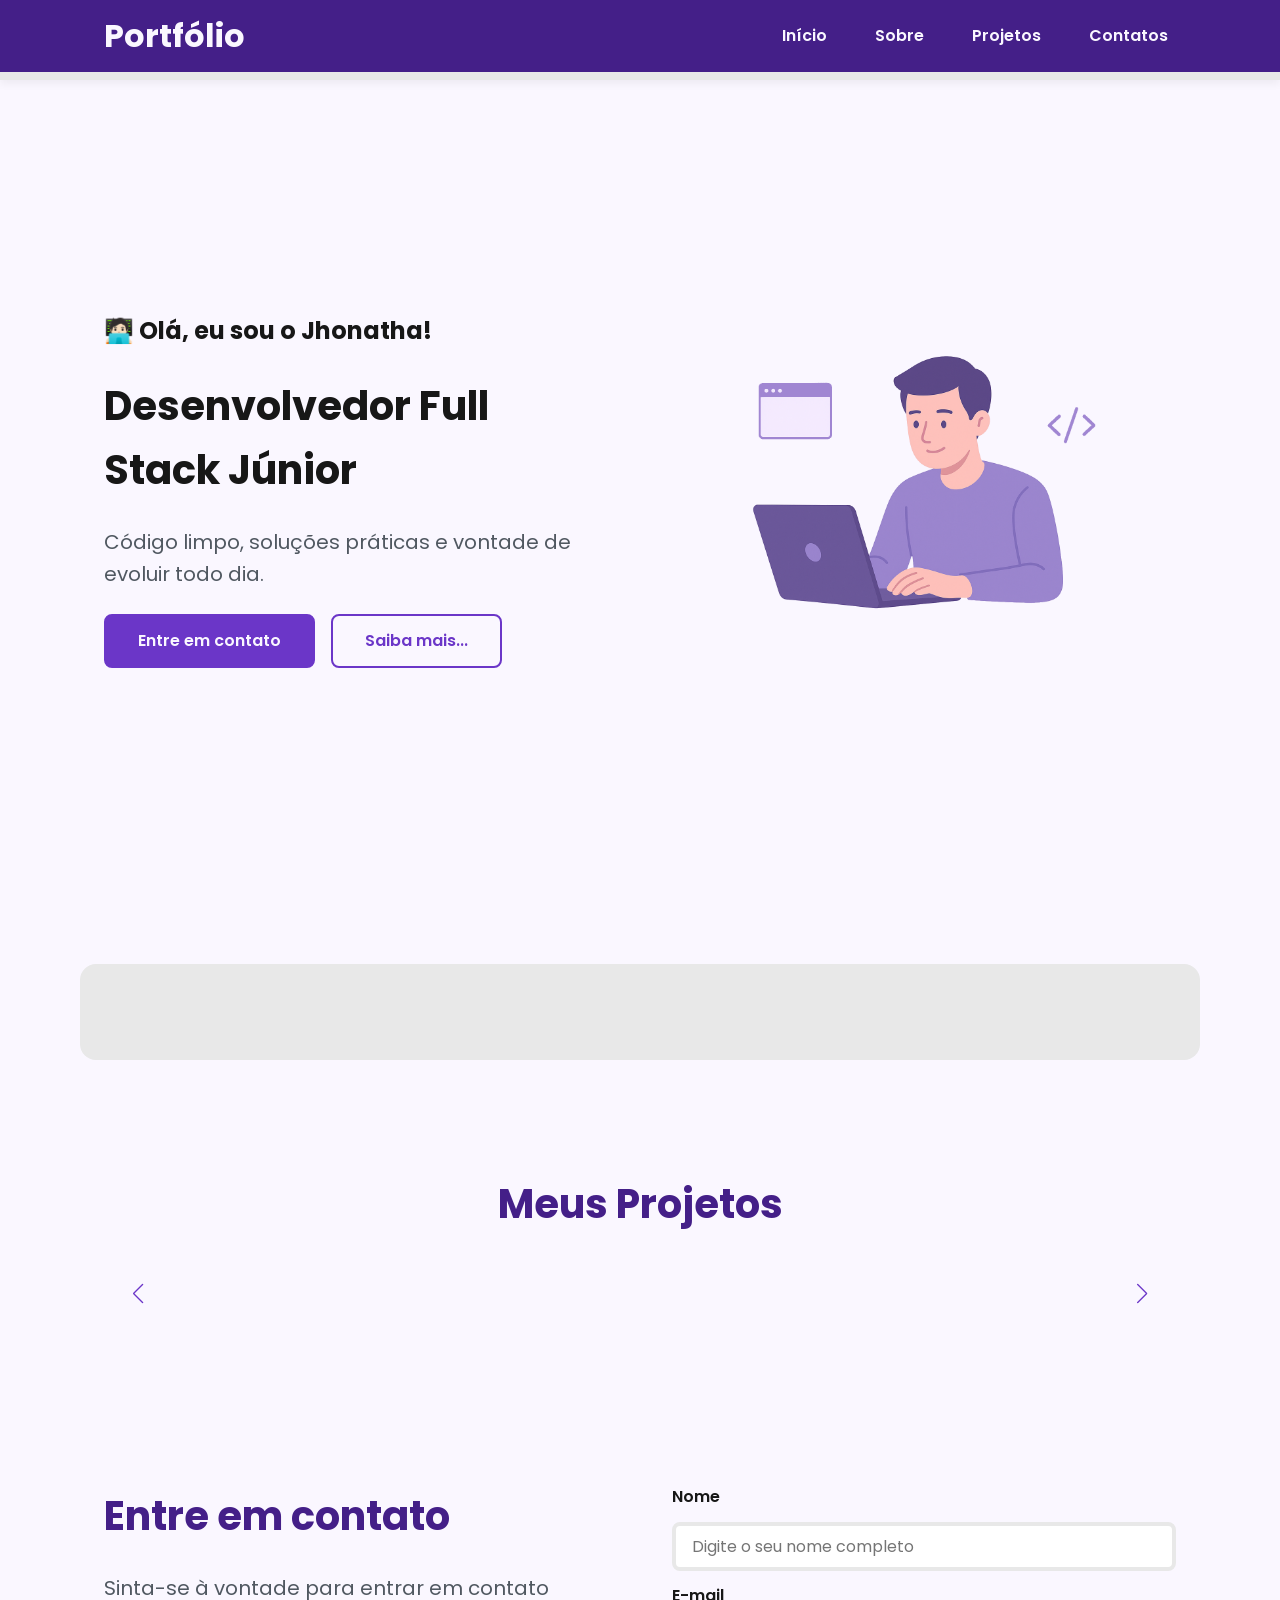
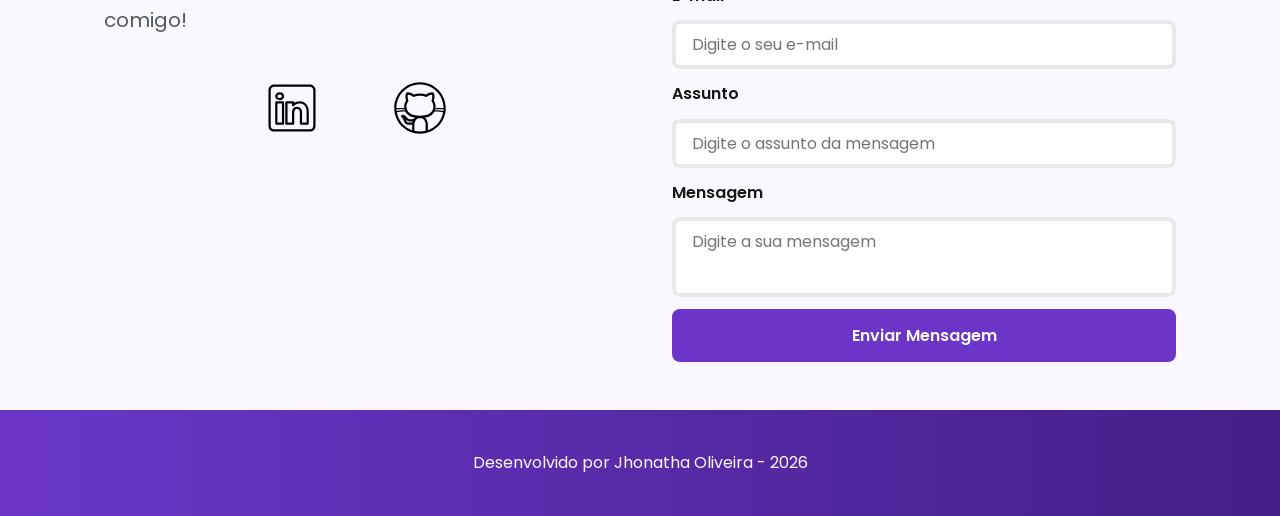
==== commit 26a7484b: "scripts" ====
--- a/index.html
+++ b/index.html
@@ -18,6 +18,9 @@
                     Conheça meus projetos e entre em contato.">
     <meta name="robots" content="index, follow">
     <link rel="icon" type="image/svg+xml" href="./assets/img/favicon.svg">
+
+ <!-- SWIPER CSS -->
+  <link rel="stylesheet" href="https://cdn.jsdelivr.net/npm/swiper@11/swiper-bundle.min.css">
 
     <!-- CSS principal da página -->
     <link rel="stylesheet" href="./assets/css/style.css">
@@ -72,49 +75,7 @@
         <!-- Seção About -->
         <section id="about" class="section-container about-container">
 
-            <!-- Imagem da Seção About -->
-            <figure class="about-image">
-                <img src="./assets/img/avatar_dev_man.svg" alt="Foto do perfil do autor do site">
-            </figure>
-
-            <!-- Conteúdo da Seção About -->
-            <article class="about-content">
-                <h2>Sobre mim</h2>
-                <p>Lorem ipsum dolor sit amet consectetur adipisicing elit.
-                    Blanditiis aliquam perferendis possimus commodi amet,
-                    odio recusandae quae expedita eius provident harum facilis
-                    adipisci doloribus. Laborum, eligendi fugiat.
-                    Officia, sed illo!</p>
-                <p>Lorem ipsum dolor sit amet consectetur adipisicing elit.
-                Blanditiis aliquam perferendis possimus commodi amet,
-                odio recusandae quae expedita eius provident harum facilis
-                adipisci doloribus. Laborum, eligendi fugiat.
-                Officia, sed illo!</p>
-
-                <!-- Links (GitHub + Currículo) e Dados do GitHub -->
-                <div class="about-buttons-data">
-                    <!-- Links -->
-                    <div class="buttons-container">
-                        <a href="#" target="_blank" class="botao">GitHub</a>
-                        <a href="#" target="_blank" class="botao-outline">Currículo</a>
-                    </div>
-
-                    <!-- Dados -->
-                    <div class="data-container">
-                        <!-- Seguidores -->
-                        <div class="data-item">
-                            <span class="data-number">100</span>
-                            <span class="data-label">Seguidores</span>
-                        </div>
-                        <!-- Repositórios Públicos -->
-                        <div class="data-item">
-                            <span class="data-number">10</span>
-                            <span class="data-label">Repositórios</span>
-                        </div>
-                    </div>
-
-                </div>
-            </article>
+          
         </section>
 
         <!-- Seção Projects -->
@@ -124,40 +85,11 @@
             <!-- Swiper Container -->
             <div class="swiper projects-swiper">
                 <div class="swiper-wrapper">
-                    <figure class="swiper-slide">
-                        <article class="project-card">
+                    
+                            
 
-                            <!-- Ícone da Tecnologia padrão do projeto -->
-                            <figure class="project-image">
-                                <img src="./assets/icons/languages/github.svg" alt="Ícone do GitHub">
-                            </figure>
+                </div>
 
-                            <!-- Conteúdo do Projeto -->
-                            <div class="project-content">
-                                <h3>Projeto GitHub</h3>
-                                <p>Projeto desenvolvido no GitHub</p>
-
-                                <!-- Tags do Projeto -->
-                                <div class="project-tags">
-                                    <span class="tag">GitHub</span>
-                                </div>
-
-                                <!-- Links do Projeto -->
-
-                                <div class="project-buttons">
-                                    <a href="#" target="_blank" class="botao botao-sm">
-                                        GitHub
-                                    </a>
-                                    <a href="#" target="_blank" class="botao-outline botao-sm">
-                                        Deploy
-                                    </a>
-                                </div>
-
-                            </div>
-
-                        </article>
-                    </figure>
-                </div>
                 <!-- Botões de Navegação -->
                 <div class="swiper-button-next"></div>
                 <div class="swiper-button-prev"></div>
@@ -222,6 +154,10 @@
     <footer>
         <p>Desenvolvido por Jhonatha Oliveira - 2026</p>
     </footer>
+
+    <script src="https://cdn.jsdelivr.net/npm/swiper@11/swiper-bundle.min.js"></script>
+
+    <script src="/assets/js/script.js"></script>
 </body>
 
 </html>
--- a/assets/css/style.css
+++ b/assets/css/style.css
@@ -1,3 +1,4 @@
+/* Reset do Navegador */
 * {
   margin: 0;
   padding: 0;
@@ -122,7 +123,7 @@
   border-color: var(--purple-800);
   background-color: var(--purple-800);
   box-shadow: var(--shadow-md);
-  transform: translateY(-0.20rem);
+  transform: translateY(-0.25rem);
 }
 
 .botao-outline {
@@ -135,7 +136,7 @@
   border-color: var(--purple-500);
   background-color: var(--purple-500);
   color: var(--white);
-  transform: translateY(-0.20rem);
+  transform: translateY(-0.25rem);
 }
 
 /* Botões pequenos - Card Projetos */
@@ -337,13 +338,238 @@
 
 /* Projects */
 
-
+.projects-container {
+  scroll-margin-top: 3rem;
+  margin: var(--spacing-2xl) auto; 
+  text-align: center;
+}
+
+.projects-swiper {
+  position: relative;
+  width: 100%;
+  padding: var(--spacing-sm) var(--spacing-xl) var(--spacing-xl);
+  overflow: hidden;
+}
+
+/* Card Projetos */
+
+.project-card {
+  display: flex;
+  flex-direction: column;
+  width: 100%;
+  height: 100%;
+  border: 0.15rem solid var(--gray-200);
+  border-radius: var(--radius-lg);
+  background-color: var(--white);
+  box-shadow: var(--shadow-sm);
+  overflow: hidden;
+  transition: var(--transition-default);
+}
+
+.project-card:hover {
+  box-shadow: var(--shadow-lg);
+}
+
+.project-image {
+  display: flex;
+  justify-content: center;
+  align-items: center;
+  width: 100%;
+  height: 10rem;
+  background: linear-gradient(135deg, var(--purple-50) 0%, var(--purple-100) 100%);
+}
+
+.project-image img {
+  width: 75%;
+  height: 75%;
+  max-width: 7rem;
+  max-height: 7rem;
+  object-fit: contain;
+  transition: transform 0.3s ease;
+}
+
+.project-content {
+  display: flex;
+  flex: 1;
+  flex-direction: column;
+  padding: var(--spacing-md);
+  text-align: left;
+}
+
+.project-content h3 {
+  margin-bottom: 0.75rem;
+  font-size: var(--text-lg);
+  font-weight: 700;
+}
+
+.project-content p {
+  flex: 1;
+  margin-bottom: var(--spacing-sm);
+  font-size: var(--text-base);
+  color: var(--gray-400)
+}
+
+.project-tags {
+  display: flex;
+  flex-wrap: wrap;
+  gap: var(--spacing-xs)
+}
+
+.tag {
+  padding: 0.375rem 0.75rem;
+  border-radius: var(--radius-sm);
+  background-color: var(--purple-100);
+  font-size: var(--text-sm);
+  font-weight: 600;
+  color: var(--purple-800);
+}
+
+.project-buttons {
+  display: flex;
+  justify-content: center;
+  align-items: center;
+  gap: 0.75rem;
+  margin-top: var(--spacing-sm);
+}
+
+/* Configuração do Swiper */
+
+.swiper-wrapper {
+    align-items: stretch;
+}
+
+.swiper-slide {
+    display: flex;
+    height: auto;
+}
+
+/* Botões do Swiper (navegação) */
+.swiper-button-next,
+.swiper-button-prev {
+    width: 3rem;
+    height: 3rem;
+}
+
+.swiper-button-next:after,
+.swiper-button-prev:after {
+    font-size: var(--text-lg);
+    color: var(--purple-500);
+}
+
+.swiper-button-next:hover:after,
+.swiper-button-prev:hover:after {
+    color: var(--purple-800);
+}
+
+/* Indicadores de paginação */
+.swiper-pagination-bullet {
+    width: 0.75rem;
+    height: 0.75rem;
+    background-color: var(--gray-200);
+    opacity: 1;
+}
+
+.swiper-pagination-bullet-active {
+    width: var(--spacing-lg);
+    border-radius: var(--radius-sm);
+    background-color: var(--purple-500);
+}
+
+/* Seção de Contato */
+
+.contact-container {
+  display: grid;
+  grid-template-columns: 1fr 1fr;
+  gap: var(--spacing-2xl);
+}
+
+/* Redes Sociais */
+
+.contact-info h2{
+  margin-bottom: var(--spacing-md);
+}
+
+.contact-info p{
+  margin-bottom: var(--spacing-lg);
+}
+
+.social-container {
+  display: flex;
+  justify-content: center;
+  gap: var(--spacing-xl);
+}
+
+.social-icon {
+  width: 5rem;
+  height: 5rem;
+  padding: 0.75rem;
+  border-radius: var(--radius-md);
+  transition: var(--transition-default);
+}
+
+.social-icon img{
+  width: 100%;
+  filter: brightness(0) saturate(100%);
+  transition: filter 0.3s ease;
+}
+
+.social-icon img:hover {
+  filter: brightness(0) 
+          saturate(100%) 
+          invert(42%) 
+          sepia(93%) 
+          saturate(1352%) 
+          hue-rotate(243deg) 
+          brightness(79%) 
+          contrast(91%);
+}
+
+/* Formulário de Contato */
+
+form {
+  display: flex;
+  flex-direction: column;
+  gap: 0.75rem;
+}
+
+form label {
+  font-size: var(--text-base);
+  font-weight: 600;
+}
+
+form input,
+form textarea {
+  width: 100%;
+  padding: 0.5rem var(--spacing-sm);
+  border: 0.25rem solid var(--gray-200);
+  border-radius: var(--radius-md);
+  font-family: inherit;
+  font-size: var(--text-base);
+  transition: border-color 0.3s ease;
+}
+
+form input:focus,
+form textarea:focus {
+  border-color: var(--purple-500);
+  outline: none
+}
+
+form textarea {
+  min-height: 5rem;
+  resize: none;
+}
+
+form span {
+  margin-top: -0.75rem;
+  font-size: var(--text-sm);
+  color: var(--error);
+}
 
 /* Footer */
 
 footer {
     padding: 2.5rem;
-    background: linear-gradient(to right, var(--purple-500), var(--purple-900));
+    background: linear-gradient(to right, var(--purple-500), var(--purple-800));
     font-weight: 600;
     text-align: center;
     color: var(--white);
@@ -402,4 +628,418 @@
             hue-rotate(256deg) 
             brightness(101%) 
             contrast(96%);
+}
+
+/* ========================================
+   RESPONSIVIDADE - TABLETS (até 1024px)
+======================================== */
+
+@media screen and (max-width: 1024px) {
+   
+    /* Layout */
+    .section-container {
+        padding: var(--spacing-lg) var(--spacing-md);
+    }
+
+    /* Tipografia */
+    .section-container h1 {
+        font-size: var(--text-3xl);
+    }
+
+    .section-container h2 {
+        font-size: var(--text-2xl);
+    }
+
+    .section-container p  {
+        font-size: var(--text-base);
+    }
+
+    .section-container span {
+        font-size: var(--text-lg);
+    }
+
+    .success-content h1 {
+        font-size: var(--text-3xl);
+    }
+
+    .success-content h2 {
+        font-size: var(--text-lg); 
+    }
+
+    /* Header */
+    #titulo {
+        font-size: var(--text-xl); 
+    }
+
+    /* Header - Oculta menu em telas pequenas */
+    @media (max-width: 768px) {
+        .menu-list {
+            display: none;
+        }
+    }
+
+    /* Hero */
+    .hero-container {
+        flex-direction: column-reverse;
+        gap: var(--spacing-lg);
+        min-height: 60vh;
+        text-align: center;
+    }
+
+    .hero-content,
+    .hero-image {
+        width: 90%;
+    }
+
+    .hero-image img {
+        object-fit: cover;
+    }
+
+    .buttons-container {
+        justify-content: center;
+        width: 100%;
+    }
+
+    .hero-container .botao,
+    .hero-container .botao-outline {
+        padding: 0.75rem 1.5rem;
+        font-size: var(--text-base);
+        white-space: nowrap;
+    }
+
+    /* About */
+    .about-container {
+        flex-direction: column;
+        gap: var(--spacing-md);
+        margin: var(--spacing-lg);
+        padding: var(--spacing-lg);
+    }
+
+    .about-image {
+        flex: 0 0 auto;
+        width: 100%;
+        display: flex;
+        justify-content: center;
+    }
+
+    .about-image img {
+        max-width: 16rem;
+        width: 100%;
+    }
+
+    .about-content {
+        width: 100%;
+    }
+
+    .about-buttons-data {
+        flex-direction: column;
+        gap: var(--spacing-md);
+        align-items: stretch;
+    }
+
+    .about-buttons-data .botao {
+        margin-right: 0;
+    }
+
+    .data-container {
+        justify-content: center;
+        width: 100%;
+    }
+
+    /* Projects */
+    .projects-container {
+        margin: var(--spacing-lg) auto 0;
+    }
+
+    .projects-swiper {
+        margin: 0;
+        padding: var(--spacing-sm) var(--spacing-lg) 2.5rem;
+    }
+
+    .project-card {
+        width: 100%;
+        height: 30rem;
+        min-height: 30rem;
+        max-height: 30rem;
+        max-width: 100%;
+    }
+
+    .project-content {
+        display: flex;
+        flex-direction: column;
+        justify-content: space-between;
+        height: 100%;
+    }
+
+    .project-content p {
+        flex: 1;
+        overflow: hidden;
+    }
+
+    .project-tags {
+        min-height: 2.5rem;
+        align-items: flex-start;
+    }
+
+    .swiper-wrapper {
+        align-items: stretch;
+    }
+
+    .swiper-slide {
+        display: flex;
+        justify-content: center;
+        align-items: stretch;
+        height: auto;
+    }
+
+    .swiper-button-next,
+    .swiper-button-prev {
+        display: none;
+    }
+
+    /* Contact */
+    .contact-container {
+        grid-template-columns: 1fr;
+        gap: var(--spacing-lg);
+        width: 90%;
+        margin: 0 auto;
+    }
+
+    /* Success Page */
+    .success-container {
+        padding: var(--spacing-xl) var(--spacing-md);
+        min-height: calc(100vh - 10rem);
+    }
+
+    .success-content {
+        gap: var(--spacing-lg);
+        max-width: 35rem;
+    }
+
+    .success-icon {
+        width: 6rem;
+        height: 6rem;
+    }
+
+    .success-icon img {
+        width: 5rem;
+        height: 5rem;
+    }
+}
+
+/* ========================================
+   RESPONSIVIDADE - MOBILE (até 480px)
+======================================== */
+
+@media screen and (max-width: 480px) {
+
+    /* Layout */
+    .section-container {
+        padding: var(--spacing-md) var(--spacing-sm);
+    }
+
+    /* Tipografia Mobile */
+    .section-container h1 {
+        font-size: var(--text-xl);
+    }
+
+    .section-container h2 {
+        font-size: var(--text-xl);
+    }
+
+    .section-container p {
+        font-size: var(--text-base);
+    }
+
+    .section-container span {
+        font-size: var(--text-lg);
+    }
+
+    .success-content h1 {
+        font-size: var(--text-xl);
+    }
+
+    .success-content h2 {
+        font-size: var(--text-base);
+    }
+
+    /* Header */
+    #titulo {
+        font-size: var(--text-xl);
+    }
+
+    .menu-list {
+        display: none;
+    }
+
+    /* Hero */
+    .hero-container {
+        gap: var(--spacing-sm);
+    }
+
+    .hero-content {
+        gap: var(--spacing-xs);
+        width: 100%;
+    }
+
+    .buttons-container {
+        flex-direction: column;
+        gap: 0.75rem;
+        width: 100%;
+    }
+
+    .buttons-container .botao,
+    .buttons-container .botao-outline {
+        width: 100%;
+    }
+
+    .hero-container .botao,
+    .hero-container .botao-outline {
+        padding: 0.75rem 1rem;
+        font-size: var(--text-base);
+        white-space: nowrap;
+    }
+
+    .hero-image {
+        width: 100%;
+    }
+
+    .hero-image img {
+        max-width: 20rem;
+    }
+
+    /* About */
+    .about-container {
+        margin: var(--spacing-lg) 0.5rem;
+        padding: var(--spacing-md);
+    }
+
+    .about-image img {
+        max-width: 14rem;
+    }
+
+    .about-buttons-data .botao,
+    .about-buttons-data .botao-outline {
+        width: 100%;
+        padding: 0.75rem var(--spacing-lg);
+        font-size: var(--text-base);
+        text-align: center;
+    }
+
+    .data-number {
+        font-size: var(--text-lg);
+    }
+
+    .data-label {
+        font-size: var(--text-sm);
+    }
+
+    /* Projects */
+    .projects-container {
+        margin: var(--spacing-lg) auto 0;
+    }
+
+    .projects-swiper {
+        position: relative;
+        margin: 0;
+        padding: var(--spacing-sm) 0 2rem 0;
+        overflow: visible;
+    }
+
+    .project-card {
+        width: 100%;
+        height: 20rem;
+        max-width: 20rem;
+    }
+
+    .project-image {
+        height: 10rem;
+    }
+
+    .project-content {
+        padding: var(--spacing-md);
+    }
+
+    .project-content h3 {
+        font-size: var(--text-lg);
+    }
+
+    .project-content p {
+        font-size: var(--text-base);
+    }
+
+    /* Contact */
+    .contact-container {
+        width: 100%;
+    }
+
+    .contact-info p {
+        margin-bottom: var(--spacing-md);
+    }
+
+    .social-container {
+        flex-wrap: wrap;
+        gap: var(--spacing-lg);
+        margin-bottom: var(--spacing-xs);
+    }
+
+    .social-icon {
+        width: 4rem;
+        height: 4rem;
+    }
+
+    /* Formulário */
+    form {
+        gap: var(--spacing-sm);
+    }
+
+    form label {
+        font-size: var(--text-base);
+    }
+
+    form input,
+    form textarea {
+        padding: 0.75rem;
+        font-size: var(--text-base);
+    }
+
+    form button {
+        padding: 0.75rem var(--spacing-md);
+        font-size: var(--text-base);
+    }
+
+    /* Footer */
+    footer {
+        padding: var(--spacing-md) var(--spacing-sm);
+        font-size: var(--text-sm);
+    }
+    
+    /* Success Page */
+    .success-container {
+        padding: var(--spacing-lg) var(--spacing-sm);
+        min-height: calc(100vh - 8rem);
+    }
+
+    .success-content {
+        gap: var(--spacing-md);
+        max-width: 100%;
+        padding: 0 var(--spacing-sm);
+    }
+
+    .success-icon {
+        width: 5rem;
+        height: 5rem;
+    }
+
+    .success-icon img {
+        width: 4rem;
+        height: 4rem;
+    }
+
+    .success-content .botao {
+        width: 100%;
+        max-width: 20rem;
+        padding: 0.75rem var(--spacing-lg);
+    }
+
 }
